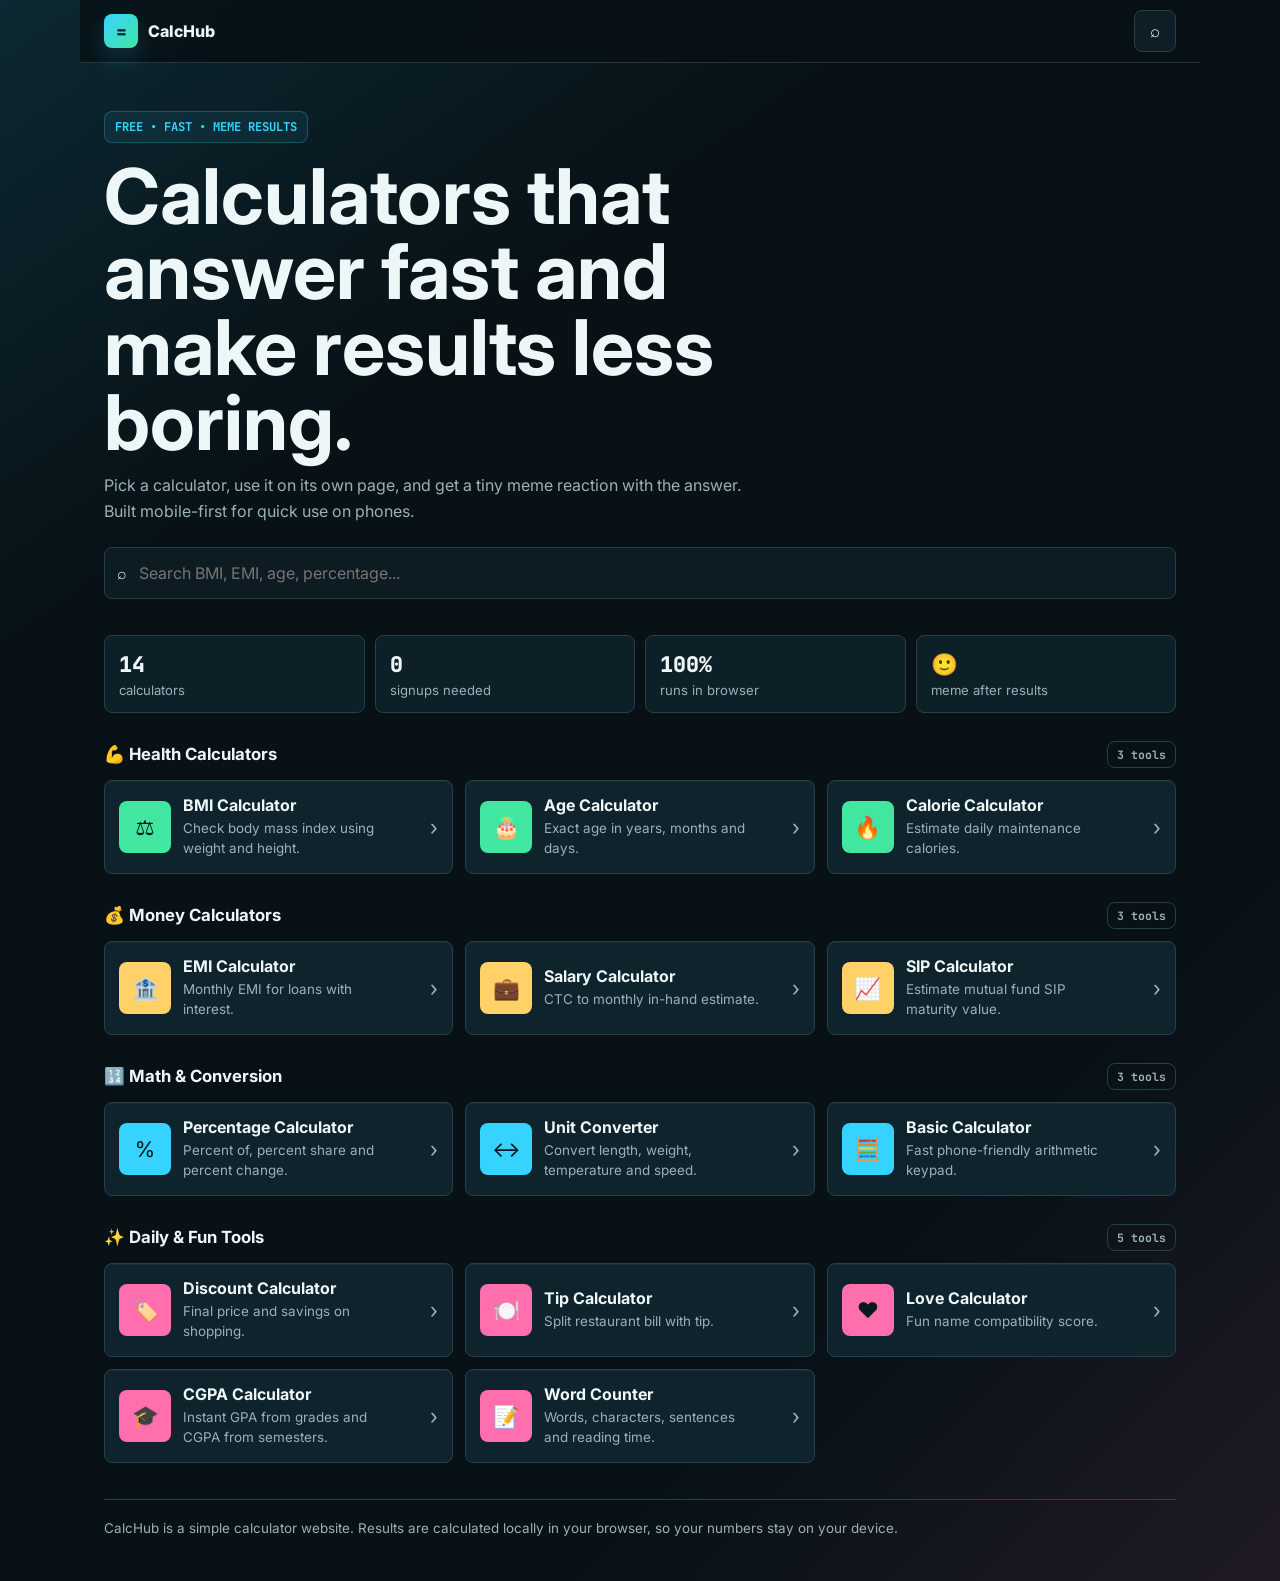
==== index.html @ cc3d8919 "Initial CalcHub website" ====
<!DOCTYPE html>
<html lang="en">
<head>
<meta charset="UTF-8">
<meta name="viewport" content="width=device-width, initial-scale=1.0">
<meta name="description" content="CalcHub - mobile-friendly calculators with fun meme reactions for every result.">
<title>CalcHub - Meme Calculator Website</title>
<link rel="preconnect" href="https://fonts.googleapis.com">
<link href="https://fonts.googleapis.com/css2?family=Inter:wght@400;500;600;700;800&family=JetBrains+Mono:wght@500;700&display=swap" rel="stylesheet">
<style>
  :root {
    --bg: #071116;
    --surface: #0f1e25;
    --surface-2: #142933;
    --card: #10252e;
    --line: #24404b;
    --text: #eef7f8;
    --muted: #9ab1b8;
    --cyan: #37d3ff;
    --mint: #41e6a1;
    --pink: #ff6fae;
    --yellow: #ffd166;
    --orange: #ff9f43;
    --danger: #ff6b6b;
    --shadow: 0 18px 48px rgba(0, 0, 0, .28);
    --radius: 8px;
    --sans: Inter, system-ui, -apple-system, BlinkMacSystemFont, "Segoe UI", sans-serif;
    --mono: "JetBrains Mono", ui-monospace, SFMono-Regular, Menlo, monospace;
  }

  * { box-sizing: border-box; }
  [hidden] { display: none !important; }
  html { scroll-behavior: auto; }
  body {
    margin: 0;
    min-height: 100vh;
    background:
      linear-gradient(145deg, rgba(55, 211, 255, .12), transparent 34rem),
      linear-gradient(315deg, rgba(255, 111, 174, .10), transparent 32rem),
      var(--bg);
    color: var(--text);
    font-family: var(--sans);
  }

  button, input, select, textarea { font: inherit; }
  button { -webkit-tap-highlight-color: transparent; }

  .app-shell {
    width: min(1120px, 100%);
    margin: 0 auto;
    padding: 0 16px 42px;
  }

  .topbar {
    position: sticky;
    top: 0;
    z-index: 10;
    display: flex;
    align-items: center;
    justify-content: space-between;
    min-height: 62px;
    padding: 10px 16px;
    margin: 0 -16px;
    background: rgba(7, 17, 22, .86);
    border-bottom: 1px solid rgba(36, 64, 75, .8);
    backdrop-filter: blur(16px);
  }

  .brand {
    display: inline-flex;
    align-items: center;
    gap: 10px;
    color: var(--text);
    text-decoration: none;
    font-weight: 800;
    letter-spacing: 0;
  }

  .brand-mark {
    width: 34px;
    height: 34px;
    display: grid;
    place-items: center;
    border-radius: var(--radius);
    background: linear-gradient(135deg, var(--cyan), var(--mint));
    color: #06222a;
    box-shadow: 0 10px 24px rgba(55, 211, 255, .18);
  }

  .top-actions {
    display: flex;
    align-items: center;
    gap: 8px;
  }

  .icon-btn,
  .back-btn,
  .primary-btn,
  .ghost-btn {
    min-height: 42px;
    border: 1px solid var(--line);
    border-radius: var(--radius);
    color: var(--text);
    background: var(--surface);
    cursor: pointer;
  }

  .icon-btn {
    width: 42px;
    display: grid;
    place-items: center;
    font-size: 1.05rem;
  }

  .back-btn,
  .primary-btn,
  .ghost-btn {
    display: inline-flex;
    align-items: center;
    justify-content: center;
    gap: 8px;
    padding: 0 14px;
    font-weight: 700;
  }

  .primary-btn {
    width: 100%;
    background: linear-gradient(135deg, var(--cyan), var(--mint));
    border-color: transparent;
    color: #06222a;
  }

  .ghost-btn { color: var(--muted); }

  .home-hero {
    padding: 30px 0 18px;
  }

  .eyebrow {
    display: inline-flex;
    align-items: center;
    gap: 8px;
    min-height: 32px;
    padding: 0 10px;
    border: 1px solid rgba(55, 211, 255, .25);
    border-radius: var(--radius);
    color: var(--cyan);
    background: rgba(55, 211, 255, .08);
    font: 700 .76rem var(--mono);
    text-transform: uppercase;
  }

  h1, h2, h3, p { margin-top: 0; }
  h1 {
    max-width: 760px;
    margin: 16px 0 12px;
    font-size: clamp(2.1rem, 11vw, 4.8rem);
    line-height: .98;
    letter-spacing: 0;
  }

  .lead {
    max-width: 650px;
    margin-bottom: 22px;
    color: var(--muted);
    font-size: 1rem;
    line-height: 1.65;
  }

  .search-wrap {
    display: flex;
    align-items: center;
    gap: 10px;
    min-height: 52px;
    padding: 0 12px;
    border: 1px solid var(--line);
    border-radius: var(--radius);
    background: rgba(15, 30, 37, .86);
  }

  .search-wrap input {
    width: 100%;
    min-width: 0;
    border: 0;
    outline: 0;
    background: transparent;
    color: var(--text);
  }

  .quick-stats {
    display: grid;
    grid-template-columns: repeat(2, minmax(0, 1fr));
    gap: 10px;
    margin: 18px 0 22px;
  }

  .stat {
    min-height: 76px;
    padding: 14px;
    border: 1px solid var(--line);
    border-radius: var(--radius);
    background: rgba(16, 37, 46, .72);
  }

  .stat strong {
    display: block;
    font: 800 1.35rem var(--mono);
  }

  .stat span {
    display: block;
    margin-top: 4px;
    color: var(--muted);
    font-size: .82rem;
  }

  .section-title {
    display: flex;
    align-items: center;
    justify-content: space-between;
    gap: 12px;
    margin: 28px 0 12px;
  }

  .section-title h2 {
    margin: 0;
    font-size: 1.05rem;
  }

  .pill {
    flex: 0 0 auto;
    padding: 5px 9px;
    border: 1px solid var(--line);
    border-radius: var(--radius);
    color: var(--muted);
    font: 700 .72rem var(--mono);
  }

  .calc-grid {
    display: grid;
    grid-template-columns: 1fr;
    gap: 12px;
  }

  .calc-card {
    display: grid;
    grid-template-columns: 52px minmax(0, 1fr) 28px;
    gap: 12px;
    align-items: center;
    width: 100%;
    min-height: 94px;
    padding: 14px;
    border: 1px solid var(--line);
    border-radius: var(--radius);
    background: rgba(16, 37, 46, .92);
    color: var(--text);
    text-align: left;
    cursor: pointer;
    box-shadow: 0 1px 0 rgba(255, 255, 255, .04) inset;
  }

  .calc-card:active { transform: translateY(1px); }

  .card-icon {
    width: 52px;
    height: 52px;
    display: grid;
    place-items: center;
    border-radius: var(--radius);
    color: #061820;
    font-size: 1.35rem;
  }

  .card-icon.health { background: var(--mint); }
  .card-icon.finance { background: var(--yellow); }
  .card-icon.math { background: var(--cyan); }
  .card-icon.daily { background: var(--pink); }

  .calc-card h3 {
    margin: 0 0 4px;
    font-size: 1rem;
  }

  .calc-card p {
    margin: 0;
    color: var(--muted);
    font-size: .84rem;
    line-height: 1.45;
  }

  .arrow {
    color: var(--muted);
    font-size: 1.35rem;
    text-align: right;
  }

  .calculator-page {
    display: none;
    padding-top: 18px;
  }

  .calculator-page.active,
  .home-page.active { display: block; }

  .home-page { display: none; }

  .calc-head {
    display: flex;
    align-items: flex-start;
    gap: 14px;
    margin: 10px 0 16px;
  }

  .calc-head .card-icon {
    flex: 0 0 58px;
    width: 58px;
    height: 58px;
  }

  .calc-head h1 {
    margin: 0 0 5px;
    font-size: clamp(1.55rem, 8vw, 2.5rem);
    line-height: 1.1;
  }

  .calc-head p {
    margin: 0;
    color: var(--muted);
    line-height: 1.5;
  }

  .tool-card,
  .result-card,
  .meme-card {
    border: 1px solid var(--line);
    border-radius: var(--radius);
    background: rgba(16, 37, 46, .92);
    box-shadow: var(--shadow);
  }

  .tool-card { padding: 16px; }
  .form-grid {
    display: grid;
    grid-template-columns: 1fr;
    gap: 12px;
  }

  .field label {
    display: block;
    margin-bottom: 7px;
    color: var(--muted);
    font: 700 .72rem var(--mono);
    text-transform: uppercase;
  }

  .field input,
  .field select,
  .field textarea {
    width: 100%;
    min-height: 48px;
    border: 1px solid var(--line);
    border-radius: var(--radius);
    outline: 0;
    padding: 0 12px;
    background: var(--surface);
    color: var(--text);
  }

  .field textarea {
    min-height: 150px;
    padding-top: 12px;
    resize: vertical;
  }

  .action-row {
    display: flex;
    gap: 10px;
    margin-top: 14px;
  }

  .action-row .ghost-btn {
    flex: 0 0 auto;
    min-width: 48px;
    padding: 0 12px;
  }

  .action-row .primary-btn {
    flex: 1 1 auto;
  }

  .result-card {
    display: none;
    margin-top: 14px;
    padding: 16px;
  }

  .result-card.show { display: block; }

  .result-main {
    font: 800 1.85rem var(--mono);
    color: var(--text);
    overflow-wrap: anywhere;
  }

  .result-sub {
    margin-top: 4px;
    color: var(--muted);
    line-height: 1.5;
  }

  .result-grid {
    display: grid;
    grid-template-columns: 1fr;
    gap: 8px;
    margin-top: 12px;
  }

  .result-item {
    padding: 11px;
    border: 1px solid var(--line);
    border-radius: var(--radius);
    background: var(--surface);
  }

  .result-label {
    color: var(--muted);
    font: 700 .68rem var(--mono);
    text-transform: uppercase;
  }

  .result-value {
    margin-top: 4px;
    font-weight: 800;
    overflow-wrap: anywhere;
  }

  .meme-card {
    display: none;
    margin-top: 14px;
    overflow: hidden;
    background: #071116;
  }

  .meme-card.show { display: block; }

  .meme-top,
  .meme-bottom {
    min-height: 44px;
    display: grid;
    place-items: center;
    padding: 8px 10px;
    color: #fff;
    font: 800 .94rem var(--sans);
    text-align: center;
    text-transform: uppercase;
    background: #05090b;
  }

  .meme-face {
    min-height: 160px;
    display: grid;
    place-items: center;
    background:
      linear-gradient(135deg, rgba(55, 211, 255, .24), transparent),
      linear-gradient(315deg, rgba(255, 209, 102, .22), transparent),
      var(--surface-2);
    font-size: 4.8rem;
  }

  .meme-image {
    display: none;
    width: 100%;
    aspect-ratio: 350 / 374;
    object-fit: cover;
    background: var(--surface-2);
  }

  .meme-card.has-image .meme-face { display: none; }
  .meme-card.has-image .meme-image { display: block; }
  .meme-card.has-image .meme-top,
  .meme-card.has-image .meme-bottom { display: none; }

  .love-meter {
    height: 12px;
    margin-top: 12px;
    overflow: hidden;
    border-radius: 999px;
    background: var(--surface);
  }

  .love-fill {
    width: 0%;
    height: 100%;
    border-radius: inherit;
    background: linear-gradient(90deg, var(--pink), var(--yellow));
    transition: width .7s ease;
  }

  .mini-tabs {
    display: grid;
    grid-template-columns: 1fr 1fr;
    gap: 8px;
    margin-bottom: 14px;
  }

  .mini-tab {
    min-height: 42px;
    border: 1px solid var(--line);
    border-radius: var(--radius);
    background: var(--surface);
    color: var(--muted);
    font-weight: 800;
    cursor: pointer;
  }

  .mini-tab.active {
    border-color: transparent;
    background: linear-gradient(135deg, var(--cyan), var(--mint));
    color: #06222a;
  }

  .cgpa-panel { display: none; }
  .cgpa-panel.active { display: block; }

  .dynamic-row {
    display: grid;
    grid-template-columns: minmax(0, 1fr) minmax(0, 1fr) 42px;
    gap: 8px;
    align-items: end;
    margin-bottom: 10px;
  }

  .remove-btn {
    width: 42px;
    min-height: 48px;
    border: 1px solid var(--line);
    border-radius: var(--radius);
    background: var(--surface);
    color: var(--pink);
    font-weight: 900;
    cursor: pointer;
  }

  .scale-grid {
    display: grid;
    grid-template-columns: repeat(2, minmax(0, 1fr));
    gap: 8px;
    margin-top: 14px;
  }

  .scale-item {
    display: flex;
    align-items: center;
    justify-content: space-between;
    gap: 10px;
    padding: 10px;
    border: 1px solid var(--line);
    border-radius: var(--radius);
    background: var(--surface);
  }

  .scale-item strong {
    color: var(--cyan);
    font-family: var(--mono);
  }

  .keypad {
    display: grid;
    grid-template-columns: repeat(4, minmax(0, 1fr));
    gap: 8px;
  }

  .display {
    min-height: 78px;
    margin-bottom: 12px;
    padding: 12px;
    border: 1px solid var(--line);
    border-radius: var(--radius);
    background: var(--surface);
    text-align: right;
  }

  .display .prev {
    min-height: 18px;
    color: var(--muted);
    font: 700 .8rem var(--mono);
  }

  .display .expr {
    margin-top: 6px;
    font: 800 1.7rem var(--mono);
    overflow-wrap: anywhere;
  }

  .key {
    min-height: 50px;
    border: 1px solid var(--line);
    border-radius: var(--radius);
    background: var(--surface);
    color: var(--text);
    font: 800 1rem var(--mono);
    cursor: pointer;
  }

  .key.op { color: var(--cyan); }
  .key.soft { color: var(--pink); }
  .key.equal {
    background: linear-gradient(135deg, var(--cyan), var(--mint));
    color: #06222a;
    border-color: transparent;
  }

  .empty-state {
    display: none;
    padding: 18px;
    border: 1px solid var(--line);
    border-radius: var(--radius);
    color: var(--muted);
    background: rgba(16, 37, 46, .7);
  }

  footer {
    margin-top: 36px;
    padding-top: 18px;
    border-top: 1px solid var(--line);
    color: var(--muted);
    font-size: .84rem;
    line-height: 1.55;
  }

  @media (min-width: 680px) {
    .app-shell { padding-inline: 24px; }
    .topbar { margin-inline: -24px; padding-inline: 24px; }
    .quick-stats { grid-template-columns: repeat(4, minmax(0, 1fr)); }
    .calc-grid { grid-template-columns: repeat(2, minmax(0, 1fr)); }
    .form-grid.two { grid-template-columns: repeat(2, minmax(0, 1fr)); }
    .result-grid { grid-template-columns: repeat(2, minmax(0, 1fr)); }
    .tool-card { padding: 20px; }
    .scale-grid { grid-template-columns: repeat(4, minmax(0, 1fr)); }
  }

  @media (min-width: 960px) {
    .home-hero { padding-top: 48px; }
    .calc-grid { grid-template-columns: repeat(3, minmax(0, 1fr)); }
    .calculator-layout {
      display: grid;
      grid-template-columns: minmax(0, 1fr) 340px;
      gap: 16px;
      align-items: start;
    }
    .meme-card { margin-top: 0; }
  }
</style>
</head>
<body>
  <div class="app-shell">
    <header class="topbar">
      <a class="brand" href="#home" aria-label="CalcHub home">
        <span class="brand-mark">=</span>
        <span>CalcHub</span>
      </a>
      <div class="top-actions">
        <button class="back-btn" id="backBtn" type="button" onclick="goHome()" hidden>← Home</button>
        <button class="icon-btn" type="button" onclick="focusSearch()" title="Search calculators">⌕</button>
      </div>
    </header>

    <main>
      <section class="home-page active" id="homePage">
        <div class="home-hero">
          <span class="eyebrow">Free • Fast • Meme Results</span>
          <h1>Calculators that answer fast and make results less boring.</h1>
          <p class="lead">Pick a calculator, use it on its own page, and get a tiny meme reaction with the answer. Built mobile-first for quick use on phones.</p>
          <label class="search-wrap" for="searchInput">
            <span>⌕</span>
            <input id="searchInput" type="search" placeholder="Search BMI, EMI, age, percentage..." oninput="filterCards(this.value)">
          </label>
        </div>

        <div class="quick-stats">
          <div class="stat"><strong id="totalTools">12</strong><span>calculators</span></div>
          <div class="stat"><strong>0</strong><span>signups needed</span></div>
          <div class="stat"><strong>100%</strong><span>runs in browser</span></div>
          <div class="stat"><strong>🙂</strong><span>meme after results</span></div>
        </div>

        <div id="homeSections"></div>
        <div class="empty-state" id="emptyState">No calculator found. Try searching for BMI, loan, age, tip, discount or words.</div>
      </section>

      <section class="calculator-page" id="calculatorPage" aria-live="polite">
        <div class="calc-head" id="calcHead"></div>
        <div class="calculator-layout">
          <div>
            <div class="tool-card" id="toolCard"></div>
            <div class="result-card" id="resultCard">
              <div class="result-main" id="resultMain"></div>
              <div class="result-sub" id="resultSub"></div>
              <div class="result-grid" id="resultGrid"></div>
            </div>
          </div>
          <aside class="meme-card" id="memeCard" aria-label="Meme reaction">
            <div class="meme-top" id="memeTop">Result unlocked</div>
            <img class="meme-image" id="memeImage" alt="" loading="eager">
            <div class="meme-face" id="memeFace">😎</div>
            <div class="meme-bottom" id="memeBottom">Math did the thing</div>
          </aside>
        </div>
      </section>
    </main>

    <footer>
      CalcHub is a simple calculator website. Results are calculated locally in your browser, so your numbers stay on your device.
    </footer>
  </div>

<script>
const categories = {
  health: { title: 'Health Calculators', emoji: '💪' },
  finance: { title: 'Money Calculators', emoji: '💰' },
  math: { title: 'Math & Conversion', emoji: '🔢' },
  daily: { title: 'Daily & Fun Tools', emoji: '✨' }
};

const calculators = [
  {
    id: 'bmi', category: 'health', icon: '⚖️', title: 'BMI Calculator',
    desc: 'Check body mass index using weight and height.',
    tags: 'bmi body mass index weight height health',
    fields: [
      { id: 'weight', label: 'Weight (kg)', type: 'number', placeholder: '70', min: 1 },
      { id: 'height', label: 'Height (cm)', type: 'number', placeholder: '170', min: 1 }
    ],
    action: 'Calculate BMI',
    calculate: values => {
      const w = number(values.weight), h = number(values.height) / 100;
      requireValues(w, h);
      const bmi = w / (h * h);
      const status = bmi < 18.5 ? 'Underweight' : bmi < 25 ? 'Normal weight' : bmi < 30 ? 'Overweight' : 'Obese';
      return result(`${bmi.toFixed(1)} kg/m²`, status, [
        ['Status', status],
        ['Ideal range', '18.5 - 24.9']
      ], status === 'Normal weight' ? 'healthy' : 'steady');
    }
  },
  {
    id: 'age', category: 'health', icon: '🎂', title: 'Age Calculator',
    desc: 'Exact age in years, months and days.',
    tags: 'age birthday dob years months days',
    fields: [
      { id: 'dob', label: 'Date of birth', type: 'date' },
      { id: 'ref', label: 'Calculate age on', type: 'date', defaultToday: true }
    ],
    action: 'Calculate Age',
    calculate: values => {
      const dob = new Date(values.dob);
      const ref = values.ref ? new Date(values.ref) : new Date();
      if (isNaN(dob) || dob > ref) throw new Error('Enter a valid birth date.');
      let y = ref.getFullYear() - dob.getFullYear();
      let m = ref.getMonth() - dob.getMonth();
      let d = ref.getDate() - dob.getDate();
      if (d < 0) { m--; d += new Date(ref.getFullYear(), ref.getMonth(), 0).getDate(); }
      if (m < 0) { y--; m += 12; }
      const totalDays = Math.floor((ref - dob) / 86400000);
      const next = new Date(ref.getFullYear(), dob.getMonth(), dob.getDate());
      if (next <= ref) next.setFullYear(ref.getFullYear() + 1);
      const daysToNext = Math.ceil((next - ref) / 86400000);
      return result(`${y} years, ${m} months, ${d} days`, 'Age is just your level number.', [
        ['Total months', y * 12 + m],
        ['Total days', totalDays.toLocaleString()],
        ['Next birthday', `in ${daysToNext} days`],
        ['Born on', dob.toLocaleDateString('en-US', { weekday: 'long' })]
      ], y >= 18 ? 'grown' : 'young');
    }
  },
  {
    id: 'calorie', category: 'health', icon: '🔥', title: 'Calorie Calculator',
    desc: 'Estimate daily maintenance calories.',
    tags: 'calorie bmr tdee weight loss gain',
    fields: [
      { id: 'age', label: 'Age', type: 'number', placeholder: '25', min: 1 },
      { id: 'gender', label: 'Gender', type: 'select', options: [['m', 'Male'], ['f', 'Female']] },
      { id: 'weight', label: 'Weight (kg)', type: 'number', placeholder: '70', min: 1 },
      { id: 'height', label: 'Height (cm)', type: 'number', placeholder: '170', min: 1 },
      { id: 'activity', label: 'Activity level', type: 'select', options: [['1.2', 'Sedentary'], ['1.375', 'Light'], ['1.55', 'Moderate'], ['1.725', 'Active'], ['1.9', 'Very active']], value: '1.55' }
    ],
    action: 'Calculate Calories',
    calculate: values => {
      const age = number(values.age), w = number(values.weight), h = number(values.height), act = number(values.activity);
      requireValues(age, w, h, act);
      const bmr = values.gender === 'm' ? 88.36 + 13.4 * w + 4.8 * h - 5.7 * age : 447.6 + 9.2 * w + 3.1 * h - 4.3 * age;
      const tdee = Math.round(bmr * act);
      return result(`${tdee.toLocaleString()} kcal/day`, 'Estimated maintenance calories.', [
        ['Weight loss target', `${(tdee - 500).toLocaleString()} kcal/day`],
        ['Weight gain target', `${(tdee + 500).toLocaleString()} kcal/day`]
      ], 'food');
    }
  },
  {
    id: 'emi', category: 'finance', icon: '🏦', title: 'EMI Calculator',
    desc: 'Monthly EMI for loans with interest.',
    tags: 'emi loan interest home car personal finance',
    fields: [
      { id: 'principal', label: 'Loan amount (₹)', type: 'number', placeholder: '500000', min: 1 },
      { id: 'rate', label: 'Interest rate (%/year)', type: 'number', placeholder: '8.5', min: 0, step: .1 },
      { id: 'months', label: 'Tenure (months)', type: 'number', placeholder: '60', min: 1 }
    ],
    action: 'Calculate EMI',
    calculate: values => {
      const p = number(values.principal), r = number(values.rate) / 12 / 100, n = number(values.months);
      requireValues(p, n);
      const emi = r === 0 ? p / n : p * r * Math.pow(1 + r, n) / (Math.pow(1 + r, n) - 1);
      const total = emi * n;
      return result(`${money(emi)}/mo`, 'Your estimated monthly payment.', [
        ['Total payment', money(total)],
        ['Total interest', money(total - p)]
      ], emi > 50000 ? 'money-big' : 'money');
    }
  },
  {
    id: 'salary', category: 'finance', icon: '💼', title: 'Salary Calculator',
    desc: 'CTC to monthly in-hand estimate.',
    tags: 'salary ctc income tax take home pf',
    fields: [
      { id: 'ctc', label: 'Annual CTC (₹)', type: 'number', placeholder: '1200000', min: 1 },
      { id: 'pf', label: 'PF (% of basic)', type: 'number', value: '12', min: 0, max: 100 },
      { id: 'regime', label: 'Tax regime', type: 'select', options: [['new', 'New regime'], ['old', 'Old regime']] }
    ],
    action: 'Estimate Salary',
    calculate: values => {
      const ctc = number(values.ctc), pfPct = number(values.pf) / 100;
      requireValues(ctc);
      const basic = ctc * .4;
      const pf = basic * pfPct * 12;
      const deduction = values.regime === 'new' ? 75000 : 150000;
      const taxable = Math.max(0, ctc - pf - deduction);
      const tax = incomeTax(taxable, values.regime);
      const annual = ctc - pf - tax;
      return result(money(annual / 12), 'Estimated monthly in-hand.', [
        ['Annual in-hand', money(annual)],
        ['Estimated tax', money(tax)],
        ['PF deduction', money(pf)],
        ['Basic salary', money(basic)]
      ], annual / 12 > 100000 ? 'salary-big' : 'salary');
    }
  },
  {
    id: 'sip', category: 'finance', icon: '📈', title: 'SIP Calculator',
    desc: 'Estimate mutual fund SIP maturity value.',
    tags: 'sip mutual fund investment return wealth',
    fields: [
      { id: 'monthly', label: 'Monthly SIP (₹)', type: 'number', placeholder: '5000', min: 1 },
      { id: 'rate', label: 'Expected return (%/year)', type: 'number', placeholder: '12', min: 0, step: .5 },
      { id: 'years', label: 'Time period (years)', type: 'number', placeholder: '10', min: 1 }
    ],
    action: 'Calculate Returns',
    calculate: values => {
      const m = number(values.monthly), r = number(values.rate) / 12 / 100, n = number(values.years) * 12;
      requireValues(m, n);
      const corpus = r === 0 ? m * n : m * ((Math.pow(1 + r, n) - 1) / r) * (1 + r);
      const invested = m * n;
      return result(money(corpus), 'Estimated corpus at maturity.', [
        ['Invested amount', money(invested)],
        ['Estimated gains', money(corpus - invested)]
      ], corpus - invested > invested ? 'profit' : 'money');
    }
  },
  {
    id: 'percentage', category: 'math', icon: '%', title: 'Percentage Calculator',
    desc: 'Percent of, percent share and percent change.',
    tags: 'percentage percent increase decrease math',
    fields: [
      { id: 'mode', label: 'Mode', type: 'select', options: [['of', 'X% of Y'], ['is', 'X is what % of Y'], ['change', '% change from X to Y']] },
      { id: 'x', label: 'X', type: 'number', placeholder: '15' },
      { id: 'y', label: 'Y', type: 'number', placeholder: '200' }
    ],
    action: 'Calculate Percentage',
    calculate: values => {
      const x = number(values.x), y = number(values.y);
      requireValues(x, y);
      if (values.mode === 'of') return result((x / 100 * y).toFixed(2), `${x}% of ${y}`, [], 'math');
      if (values.mode === 'is') return result(`${(x / y * 100).toFixed(2)}%`, `${x} is this percent of ${y}`, [], 'math');
      return result(`${((y - x) / x * 100).toFixed(2)}%`, `Change from ${x} to ${y}`, [], y >= x ? 'profit' : 'oops');
    }
  },
  {
    id: 'unit', category: 'math', icon: '↔', title: 'Unit Converter',
    desc: 'Convert length, weight, temperature and speed.',
    tags: 'unit converter length weight temperature speed',
    custom: 'unit'
  },
  {
    id: 'basic', category: 'math', icon: '🧮', title: 'Basic Calculator',
    desc: 'Fast phone-friendly arithmetic keypad.',
    tags: 'calculator basic arithmetic plus minus multiply divide',
    custom: 'basic'
  },
  {
    id: 'discount', category: 'daily', icon: '🏷️', title: 'Discount Calculator',
    desc: 'Final price and savings on shopping.',
    tags: 'discount sale price shopping savings',
    fields: [
      { id: 'price', label: 'Original price (₹)', type: 'number', placeholder: '1999', min: 0 },
      { id: 'discount', label: 'Discount (%)', type: 'number', placeholder: '20', min: 0, max: 100 }
    ],
    action: 'Calculate Discount',
    calculate: values => {
      const p = number(values.price), d = number(values.discount);
      requireValues(p);
      const save = p * d / 100;
      return result(money(p - save), 'Final price after discount.', [
        ['You save', money(save)],
        ['Discount', `${d}%`]
      ], d >= 50 ? 'deal' : 'shopping');
    }
  },
  {
    id: 'tip', category: 'daily', icon: '🍽️', title: 'Tip Calculator',
    desc: 'Split restaurant bill with tip.',
    tags: 'tip bill split restaurant food',
    fields: [
      { id: 'bill', label: 'Bill amount (₹)', type: 'number', placeholder: '1200', min: 0 },
      { id: 'tip', label: 'Tip (%)', type: 'number', placeholder: '15', min: 0 },
      { id: 'split', label: 'Split between', type: 'number', placeholder: '2', min: 1 }
    ],
    action: 'Calculate Tip',
    calculate: values => {
      const bill = number(values.bill), tipPct = number(values.tip), split = number(values.split) || 1;
      requireValues(bill);
      const tip = bill * tipPct / 100, total = bill + tip;
      return result(money(total / split), 'Each person pays this much.', [
        ['Tip amount', money(tip)],
        ['Total bill', money(total)]
      ], split > 4 ? 'group' : 'food');
    }
  },
  {
    id: 'love', category: 'daily', icon: '❤️', title: 'Love Calculator',
    desc: 'Fun name compatibility score.',
    tags: 'love compatibility name couple fun',
    fields: [
      { id: 'a', label: 'Your name', type: 'text', placeholder: 'Your name' },
      { id: 'b', label: "Partner's name", type: 'text', placeholder: 'Their name' }
    ],
    action: 'Check Compatibility',
    calculate: values => {
      const a = values.a.trim(), b = values.b.trim();
      if (!a || !b) throw new Error('Enter both names.');
      let hash = 0;
      for (const ch of (a + b).toLowerCase()) hash = (hash * 31 + ch.charCodeAt(0)) % 100;
      const score = Math.max(32, hash);
      const msg = score >= 90 ? 'Soulmate energy detected.' : score >= 70 ? 'Strong chemistry.' : score >= 50 ? 'Cute potential.' : 'Opposites can still be interesting.';
      return result(`${score}% match`, msg, [['Compatibility', `${score}/100`]], score >= 80 ? 'love-high' : 'love', score);
    }
  },
  {
    id: 'cgpa', category: 'daily', icon: '🎓', title: 'CGPA Calculator',
    desc: 'Instant GPA from grades and CGPA from semesters.',
    tags: 'cgpa gpa vit credits grades semester course s a b c d e f',
    custom: 'cgpa'
  },
  {
    id: 'words', category: 'daily', icon: '📝', title: 'Word Counter',
    desc: 'Words, characters, sentences and reading time.',
    tags: 'word count character text reading time',
    fields: [
      { id: 'text', label: 'Paste your text', type: 'textarea', placeholder: 'Type or paste text here...' }
    ],
    action: 'Count Words',
    calculate: values => {
      const txt = values.text || '';
      const words = txt.trim() ? txt.trim().split(/\s+/).length : 0;
      const chars = txt.length;
      const sentences = txt.split(/[.!?]+/).filter(s => s.trim()).length;
      const readTime = words < 200 ? '<1 min' : `${Math.ceil(words / 200)} min`;
      return result(`${words.toLocaleString()} words`, 'Text stats are ready.', [
        ['Characters', chars.toLocaleString()],
        ['Sentences', sentences],
        ['Reading time', readTime]
      ], words > 500 ? 'writer' : 'words');
    }
  }
];

const memeBank = {
  healthy: ['BMI CHECK', 'Main character health stats', '😌'],
  steady: ['Result arrived', 'Small steps, big wins', '🙂'],
  grown: ['Age calculated', 'Adulting level increased', '🧾'],
  young: ['Age calculated', 'Tiny legend loading', '🎮'],
  food: ['Calories counted', 'Snack negotiations begin', '🍕'],
  money: ['Money math done', 'Wallet has entered the chat', '💸'],
  'money-big': ['EMI spotted', 'Budget spreadsheet sweating', '😅'],
  salary: ['Salary estimated', 'Payday dreams processing', '🤑'],
  'salary-big': ['Salary estimated', 'Treat yourself responsibly', '😎'],
  profit: ['Numbers going up', 'Investment brain activated', '📈'],
  math: ['Math solved', 'Calculator carried the team', '🧠'],
  oops: ['Percent change said', 'That went the other way', '🙃'],
  deal: ['Discount found', 'Shopping cart victory dance', '🛍️'],
  shopping: ['Price updated', 'Bargain mode online', '🏷️'],
  group: ['Bill split', 'Friend group peace restored', '🤝'],
  love: ['Love score is in', 'Feelings department reporting', '💘'],
  'love-high': ['Love score is in', 'Rom-com background music starts', '😍'],
  'cgpa-low': ['CGPA calculated', "It's not what I expected", '😢', 'assets/memes/meme_1.png'],
  'cgpa-still-low': ['CGPA calculated', 'Worked hard, still not that good', '🌧️', 'assets/memes/meme_3.png'],
  'cgpa-energy-low': ['CGPA calculated', 'Energy level 1%', '🔋', 'assets/memes/meme_8.png'],
  'cgpa-prepare': ['CGPA calculated', 'Deep breath, pray, refresh 10 times', '✅', 'assets/memes/meme_11.png'],
  'cgpa-math': ['CGPA calculated', "Math is math, emotions don't matter", '🧮', 'assets/memes/meme_2.png'],
  'cgpa-secret': ['CGPA calculated', "It's a secret", '😉', 'assets/memes/meme_7.png'],
  'cgpa-knowledge': ['CGPA calculated', 'Knowledge is forever', '📚', 'assets/memes/meme_10.png'],
  'cgpa-small-win': ['CGPA calculated', 'Even +0.01 counts', '😎', 'assets/memes/meme_4.png'],
  'cgpa-reality': ['CGPA calculated', 'Expectation meets reality', '💻', 'assets/memes/meme_9.png'],
  'cgpa-end-sem': ['CGPA calculated', 'End semester calculation mode', '📊', 'assets/memes/meme_12.png'],
  writer: ['Word count done', 'Essay boss battle survived', '✍️'],
  words: ['Text counted', 'Words behaved nicely today', '📝'],
  error: ['Hold up', 'Calculator needs valid input', '🤨'],
  default: ['Result unlocked', 'Math did the thing', '😎']
};

const gradePoints = { S: 10, A: 9, B: 8, C: 7, D: 6, E: 5, F: 0 };

let currentCalc = null;
let calcExpr = '0';
let calcPrev = '';
let justEval = false;

function init() {
  document.getElementById('totalTools').textContent = calculators.length;
  renderHome();
  window.addEventListener('hashchange', route);
  route();
}

function renderHome() {
  const wrap = document.getElementById('homeSections');
  wrap.innerHTML = Object.entries(categories).map(([key, cat]) => {
    const cards = calculators.filter(c => c.category === key).map(cardMarkup).join('');
    return `<section data-category="${key}">
      <div class="section-title"><h2>${cat.emoji} ${cat.title}</h2><span class="pill">${calculators.filter(c => c.category === key).length} tools</span></div>
      <div class="calc-grid">${cards}</div>
    </section>`;
  }).join('');
}

function cardMarkup(calc) {
  return `<button class="calc-card" type="button" data-tags="${escapeAttr(calc.tags)}" onclick="openCalc('${calc.id}')">
    <span class="card-icon ${calc.category}">${calc.icon}</span>
    <span><h3>${calc.title}</h3><p>${calc.desc}</p></span>
    <span class="arrow">›</span>
  </button>`;
}

function route() {
  const hash = location.hash.replace(/^#/, '');
  if (hash.startsWith('calc/')) {
    showCalc(hash.split('/')[1]);
  } else {
    showHome();
  }
}

function showHome() {
  document.getElementById('homePage').classList.add('active');
  document.getElementById('calculatorPage').classList.remove('active');
  document.getElementById('backBtn').hidden = true;
  clearCalculatorView();
  currentCalc = null;
  window.scrollTo(0, 0);
}

function openCalc(id) {
  location.hash = `calc/${id}`;
}

function goHome() {
  history.replaceState(null, '', `${location.pathname}${location.search}#home`);
  showHome();
}

function showCalc(id) {
  const calc = calculators.find(c => c.id === id) || calculators[0];
  currentCalc = calc;
  document.getElementById('homePage').classList.remove('active');
  document.getElementById('calculatorPage').classList.add('active');
  document.getElementById('backBtn').hidden = false;
  document.getElementById('calcHead').innerHTML = `<span class="card-icon ${calc.category}">${calc.icon}</span><div><h1>${calc.title}</h1><p>${calc.desc}</p></div>`;
  document.getElementById('resultCard').classList.remove('show');
  document.getElementById('memeCard').classList.remove('show');
  renderTool(calc);
  window.scrollTo(0, 0);
}

function clearCalculatorView() {
  document.getElementById('calcHead').innerHTML = '';
  document.getElementById('toolCard').innerHTML = '';
  document.getElementById('resultGrid').innerHTML = '';
  document.getElementById('resultMain').textContent = '';
  document.getElementById('resultSub').textContent = '';
  const memeCard = document.getElementById('memeCard');
  const memeImage = document.getElementById('memeImage');
  memeCard.classList.remove('show', 'has-image');
  memeImage.removeAttribute('src');
  memeImage.alt = '';
}

function renderTool(calc) {
  const card = document.getElementById('toolCard');
  if (calc.custom === 'basic') {
    card.innerHTML = `<div class="display"><div class="prev" id="calcPrev"></div><div class="expr" id="calcExpr">0</div></div>
      <div class="keypad">
        ${['AC','±','%','/','7','8','9','*','4','5','6','-','1','2','3','+','0','.','='].map(k => {
          const klass = k === '=' ? 'key equal' : ['AC','±','%'].includes(k) ? 'key soft' : ['/', '*', '-', '+'].includes(k) ? 'key op' : 'key';
          const label = {'/':'÷','*':'×','-':'−'}[k] || k;
          const span = k === '0' ? ' style="grid-column: span 2"' : '';
          return `<button class="${klass}" type="button"${span} onclick="pressKey('${k}')">${label}</button>`;
        }).join('')}
      </div>`;
    calcExpr = '0'; calcPrev = ''; justEval = false;
    return;
  }
  if (calc.custom === 'unit') {
    card.innerHTML = `<div class="form-grid two">
      ${fieldMarkup({ id: 'category', label: 'Category', type: 'select', options: [['len','Length'], ['wt','Weight'], ['tmp','Temperature'], ['spd','Speed']] })}
      ${fieldMarkup({ id: 'value', label: 'Value', type: 'number', placeholder: '100', step: 'any' })}
      ${fieldMarkup({ id: 'from', label: 'From', type: 'select', options: [] })}
      ${fieldMarkup({ id: 'to', label: 'To', type: 'select', options: [] })}
    </div><div class="action-row"><button class="primary-btn" type="button" onclick="calculateCurrent()">Convert</button><button class="ghost-btn" type="button" onclick="resetCurrent()">↺</button></div>`;
    document.getElementById('field-category').addEventListener('change', updateUnits);
    updateUnits();
    return;
  }
  if (calc.custom === 'cgpa') {
    card.innerHTML = `<div class="mini-tabs" role="tablist" aria-label="CGPA calculator modes">
        <button class="mini-tab active" type="button" onclick="switchCgpaMode('gpa')">Instant GPA</button>
        <button class="mini-tab" type="button" onclick="switchCgpaMode('cgpa')">Semester CGPA</button>
      </div>
      <div class="cgpa-panel active" id="gpaPanel">
        <div id="courseRows"></div>
        <div class="action-row">
          <button class="ghost-btn" type="button" onclick="addCourseRow()">+ Add Course</button>
          <button class="primary-btn" type="button" onclick="calculateGpa()">Calculate GPA</button>
        </div>
        <div class="scale-grid">
          ${Object.entries(gradePoints).map(([grade, points]) => `<div class="scale-item"><strong>${grade}</strong><span>${points} pts</span></div>`).join('')}
        </div>
      </div>
      <div class="cgpa-panel" id="cgpaPanel">
        <div id="semesterRows"></div>
        <div class="action-row">
          <button class="ghost-btn" type="button" onclick="addSemesterRow()">+ Add Semester</button>
          <button class="primary-btn" type="button" onclick="calculateCgpa()">Calculate CGPA</button>
        </div>
      </div>`;
    for (let i = 0; i < 6; i++) addCourseRow();
    for (let i = 0; i < 8; i++) addSemesterRow();
    return;
  }
  const two = calc.fields.length > 1 ? ' two' : '';
  card.innerHTML = `<div class="form-grid${two}">${calc.fields.map(fieldMarkup).join('')}</div>
    <div class="action-row"><button class="primary-btn" type="button" onclick="calculateCurrent()">${calc.action}</button><button class="ghost-btn" type="button" onclick="resetCurrent()">↺</button></div>`;
  calc.fields.forEach(f => {
    if (f.defaultToday) document.getElementById(`field-${f.id}`).valueAsDate = new Date();
  });
}

function fieldMarkup(field) {
  const attrs = [
    `id="field-${field.id}"`,
    field.placeholder ? `placeholder="${escapeAttr(field.placeholder)}"` : '',
    field.value ? `value="${escapeAttr(field.value)}"` : '',
    field.min !== undefined ? `min="${field.min}"` : '',
    field.max !== undefined ? `max="${field.max}"` : '',
    field.step !== undefined ? `step="${field.step}"` : ''
  ].filter(Boolean).join(' ');

  if (field.type === 'select') {
    const options = (field.options || []).map(([value, label]) => `<option value="${escapeAttr(value)}"${field.value === value ? ' selected' : ''}>${label}</option>`).join('');
    return `<div class="field"><label for="field-${field.id}">${field.label}</label><select ${attrs}>${options}</select></div>`;
  }
  if (field.type === 'textarea') {
    return `<div class="field" style="grid-column:1/-1"><label for="field-${field.id}">${field.label}</label><textarea ${attrs}></textarea></div>`;
  }
  return `<div class="field"><label for="field-${field.id}">${field.label}</label><input type="${field.type}" ${attrs}></div>`;
}

function calculateCurrent() {
  if (!currentCalc) return;
  try {
    const out = currentCalc.custom === 'unit' ? calcUnit() : currentCalc.calculate(readValues());
    showResult(out);
  } catch (error) {
    showResult(result('Check input', error.message || 'Please enter valid values.', [], 'error'));
  }
}

function readValues() {
  const values = {};
  currentCalc.fields.forEach(f => values[f.id] = document.getElementById(`field-${f.id}`).value);
  return values;
}

function resetCurrent() {
  document.querySelectorAll('#toolCard input, #toolCard textarea').forEach(el => el.value = '');
  document.getElementById('resultCard').classList.remove('show');
  document.getElementById('memeCard').classList.remove('show');
  if (currentCalc) renderTool(currentCalc);
}

function showResult(out) {
  document.getElementById('resultMain').textContent = out.main;
  document.getElementById('resultSub').textContent = out.sub || '';
  document.getElementById('resultGrid').innerHTML = (out.items || []).map(([label, value]) => `<div class="result-item"><div class="result-label">${label}</div><div class="result-value">${value}</div></div>`).join('');
  document.getElementById('resultCard').classList.add('show');
  showMeme(out.memeKey || 'default', out.score);
}

function showMeme(key, score) {
  const meme = memeBank[key] || memeBank.default;
  const card = document.getElementById('memeCard');
  const image = document.getElementById('memeImage');
  document.getElementById('memeTop').textContent = meme[0];
  document.getElementById('memeBottom').textContent = score ? `${meme[1]} (${score}%)` : meme[1];
  document.getElementById('memeFace').textContent = meme[2];
  if (meme[3]) {
    image.src = meme[3];
    image.alt = `${meme[0]} - ${meme[1]}`;
    card.classList.add('has-image');
  } else {
    image.removeAttribute('src');
    image.alt = '';
    card.classList.remove('has-image');
  }
  card.classList.add('show');
}

function result(main, sub, items, memeKey, score) {
  return { main, sub, items, memeKey, score };
}

const units = {
  len: { m: 1, km: .001, cm: 100, mm: 1000, inch: 39.3701, ft: 3.28084, mile: .000621371 },
  wt: { kg: 1, g: 1000, mg: 1000000, lb: 2.20462, oz: 35.274 },
  spd: { 'm/s': 1, 'km/h': 3.6, mph: 2.23694, knot: 1.94384 },
  tmp: { C: 1, F: 1, K: 1 }
};

function updateUnits() {
  const cat = document.getElementById('field-category').value;
  const keys = Object.keys(units[cat]);
  ['from', 'to'].forEach((id, i) => {
    const el = document.getElementById(`field-${id}`);
    el.innerHTML = keys.map((u, idx) => `<option value="${u}"${idx === i ? ' selected' : ''}>${u}</option>`).join('');
  });
}

function calcUnit() {
  const cat = document.getElementById('field-category').value;
  const val = number(document.getElementById('field-value').value);
  const from = document.getElementById('field-from').value;
  const to = document.getElementById('field-to').value;
  if (isNaN(val)) throw new Error('Enter a value to convert.');
  let converted;
  if (cat === 'tmp') {
    const toC = { C: x => x, F: x => (x - 32) * 5 / 9, K: x => x - 273.15 };
    const fromC = { C: x => x, F: x => x * 9 / 5 + 32, K: x => x + 273.15 };
    converted = fromC[to](toC[from](val));
  } else {
    converted = val / units[cat][from] * units[cat][to];
  }
  return result(`${converted.toFixed(5)} ${to}`, `${val} ${from} = ${converted.toFixed(5)} ${to}`, [], 'math');
}

function switchCgpaMode(mode) {
  document.querySelectorAll('.mini-tab').forEach((tab, index) => {
    tab.classList.toggle('active', (mode === 'gpa' && index === 0) || (mode === 'cgpa' && index === 1));
  });
  document.getElementById('gpaPanel').classList.toggle('active', mode === 'gpa');
  document.getElementById('cgpaPanel').classList.toggle('active', mode === 'cgpa');
  document.getElementById('resultCard').classList.remove('show');
  document.getElementById('memeCard').classList.remove('show');
}

function addCourseRow() {
  const rows = document.getElementById('courseRows');
  if (!rows) return;
  const row = document.createElement('div');
  row.className = 'dynamic-row course-row';
  row.innerHTML = `<div class="field"><label>Credits</label><select class="course-credit">
      <option value="">Select</option><option value="1">1</option><option value="1.5">1.5</option><option value="2">2</option><option value="3">3</option><option value="4">4</option>
    </select></div>
    <div class="field"><label>Grade</label><select class="course-grade">
      <option value="">Select</option>${Object.keys(gradePoints).map(g => `<option value="${g}">${g}</option>`).join('')}
    </select></div>
    <button class="remove-btn" type="button" onclick="removeDynamicRow(this)" aria-label="Remove course">×</button>`;
  rows.appendChild(row);
}

function addSemesterRow() {
  const rows = document.getElementById('semesterRows');
  if (!rows) return;
  const count = rows.querySelectorAll('.semester-row').length + 1;
  const row = document.createElement('div');
  row.className = 'dynamic-row semester-row';
  row.innerHTML = `<div class="field"><label>Semester ${count} GPA</label><input class="semester-gpa" type="number" min="0" max="10" step="0.01" placeholder="8.50"></div>
    <div class="field"><label>Credits</label><input class="semester-credit" type="number" min="0" step="0.5" placeholder="22"></div>
    <button class="remove-btn" type="button" onclick="removeDynamicRow(this)" aria-label="Remove semester">×</button>`;
  rows.appendChild(row);
}

function removeDynamicRow(button) {
  const row = button.closest('.dynamic-row');
  const wrap = row.parentElement;
  if (wrap.querySelectorAll('.dynamic-row').length > 1) row.remove();
}

function calculateGpa() {
  let totalCredits = 0;
  let weighted = 0;
  document.querySelectorAll('.course-row').forEach(row => {
    const credits = number(row.querySelector('.course-credit').value);
    const grade = row.querySelector('.course-grade').value;
    if (credits > 0 && grade in gradePoints) {
      totalCredits += credits;
      weighted += credits * gradePoints[grade];
    }
  });
  if (!totalCredits) {
    showResult(result('Check input', 'Select credits and grades for at least one course.', [], 'error'));
    return;
  }
  const gpa = weighted / totalCredits;
  showResult(result(gpa.toFixed(2), 'Your instant GPA from selected courses.', [
    ['Total credits', totalCredits],
    ['Grade points', weighted.toFixed(1)]
  ], chooseCgpaMeme(gpa)));
}

function calculateCgpa() {
  let totalCredits = 0;
  let weighted = 0;
  document.querySelectorAll('.semester-row').forEach(row => {
    const gpa = number(row.querySelector('.semester-gpa').value);
    const credits = number(row.querySelector('.semester-credit').value);
    if (gpa >= 0 && gpa <= 10 && credits > 0) {
      totalCredits += credits;
      weighted += gpa * credits;
    }
  });
  if (!totalCredits) {
    showResult(result('Check input', 'Enter GPA and credits for at least one semester.', [], 'error'));
    return;
  }
  const cgpa = weighted / totalCredits;
  showResult(result(cgpa.toFixed(2), 'Your weighted CGPA across semesters.', [
    ['Total credits', totalCredits],
    ['Weighted points', weighted.toFixed(2)]
  ], chooseCgpaMeme(cgpa)));
}

function chooseCgpaMeme(score) {
  if (score >= 9.5) return 'cgpa-small-win';
  if (score >= 9) return 'cgpa-secret';
  if (score >= 8.5) return 'cgpa-knowledge';
  if (score >= 8) return 'cgpa-math';
  if (score >= 7.5) return 'cgpa-prepare';
  if (score >= 7) return 'cgpa-reality';
  if (score >= 6.5) return 'cgpa-end-sem';
  if (score >= 6) return 'cgpa-energy-low';
  if (score >= 5) return 'cgpa-still-low';
  return 'cgpa-low';
}

function pressKey(k) {
  const ops = ['+', '-', '*', '/'];
  if (k === 'AC') { calcExpr = '0'; calcPrev = ''; justEval = false; }
  else if (k === '±') { calcExpr = calcExpr.startsWith('-') ? calcExpr.slice(1) : '-' + calcExpr; }
  else if (k === '%') { safeEval(expr => String(expr / 100)); }
  else if (k === '=') {
    const before = calcExpr;
    safeEval(expr => String(expr));
    calcPrev = `${before} =`;
    showResult(result(calcExpr, 'Basic calculator result.', [], 'math'));
    justEval = true;
  } else {
    if (justEval && !ops.includes(k)) calcExpr = k;
    else if (calcExpr === '0' && !ops.includes(k)) calcExpr = k;
    else calcExpr += k;
    justEval = false;
  }
  document.getElementById('calcExpr').textContent = calcExpr;
  document.getElementById('calcPrev').textContent = calcPrev;
}

function safeEval(transform) {
  try {
    const value = Function(`"use strict"; return (${calcExpr})`)();
    calcExpr = transform(value);
  } catch {
    calcExpr = 'Error';
  }
}

function incomeTax(taxable, regime) {
  const slabs = regime === 'new'
    ? [[300000, 0], [400000, .05], [300000, .1], [300000, .15], [300000, .2], [Infinity, .3]]
    : [[250000, 0], [250000, .05], [500000, .2], [Infinity, .3]];
  let rem = taxable;
  let tax = 0;
  for (const [limit, rate] of slabs) {
    const chunk = Math.min(rem, limit);
    tax += chunk * rate;
    rem -= chunk;
    if (rem <= 0) break;
  }
  return Math.max(0, tax) * 1.04;
}

function filterCards(query) {
  const q = query.toLowerCase().trim();
  let visible = 0;
  document.querySelectorAll('.calc-card').forEach(card => {
    const match = !q || card.dataset.tags.toLowerCase().includes(q) || card.innerText.toLowerCase().includes(q);
    card.style.display = match ? '' : 'none';
    if (match) visible++;
  });
  document.querySelectorAll('#homeSections section').forEach(section => {
    const any = [...section.querySelectorAll('.calc-card')].some(card => card.style.display !== 'none');
    section.style.display = any ? '' : 'none';
  });
  document.getElementById('emptyState').style.display = visible ? 'none' : 'block';
}

function focusSearch() {
  if (!document.getElementById('homePage').classList.contains('active')) goHome();
  setTimeout(() => document.getElementById('searchInput').focus(), 50);
}

function number(value) {
  return Number(value);
}

function requireValues(...values) {
  if (values.some(v => !Number.isFinite(v) || v === 0)) throw new Error('Please enter all required numbers.');
}

function money(value) {
  return '₹' + Math.round(value).toLocaleString('en-IN');
}

function escapeAttr(value) {
  return String(value).replace(/"/g, '&quot;');
}

init();
</script>
</body>
</html>
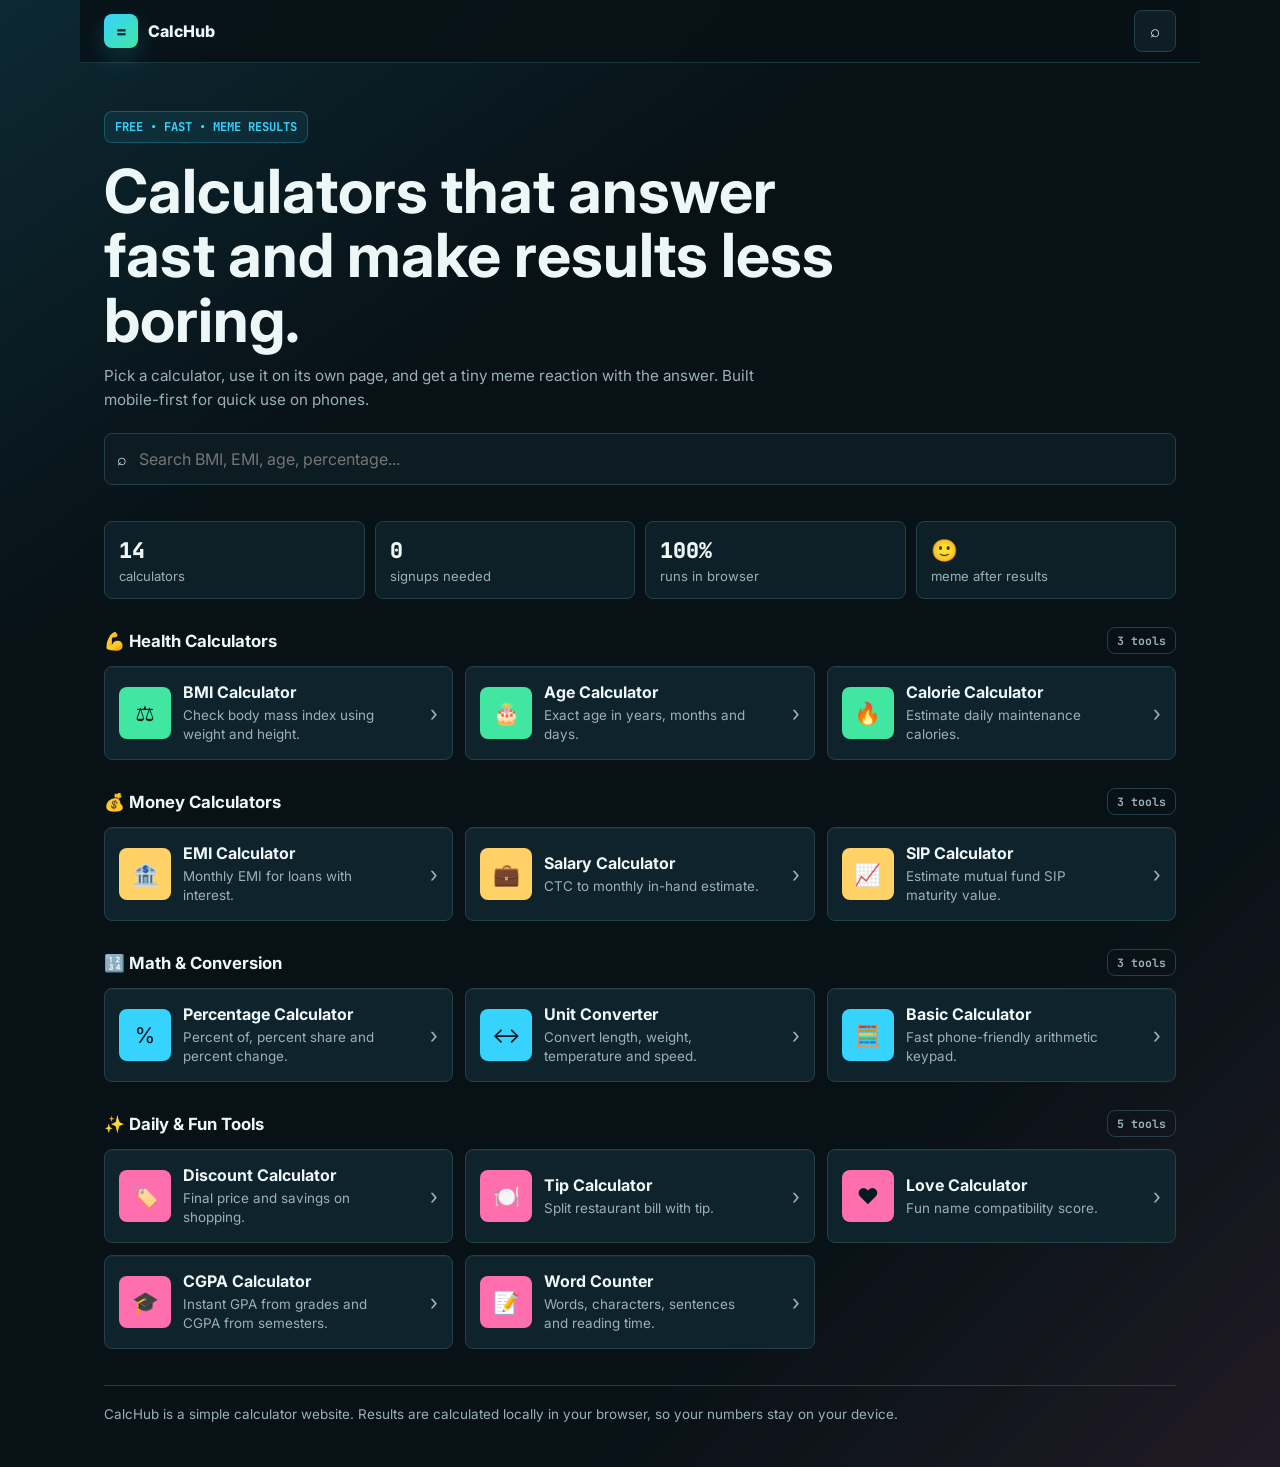
==== commit 826494d8: "Tighten mobile hero sizing" ====
--- a/index.html
+++ b/index.html
@@ -154,8 +154,8 @@
   h1 {
     max-width: 760px;
     margin: 16px 0 12px;
-    font-size: clamp(2.1rem, 11vw, 4.8rem);
-    line-height: .98;
+    font-size: clamp(1.85rem, 7vw, 3.8rem);
+    line-height: 1.06;
     letter-spacing: 0;
   }
 
@@ -163,8 +163,8 @@
     max-width: 650px;
     margin-bottom: 22px;
     color: var(--muted);
-    font-size: 1rem;
-    line-height: 1.65;
+    font-size: .95rem;
+    line-height: 1.55;
   }
 
   .search-wrap {
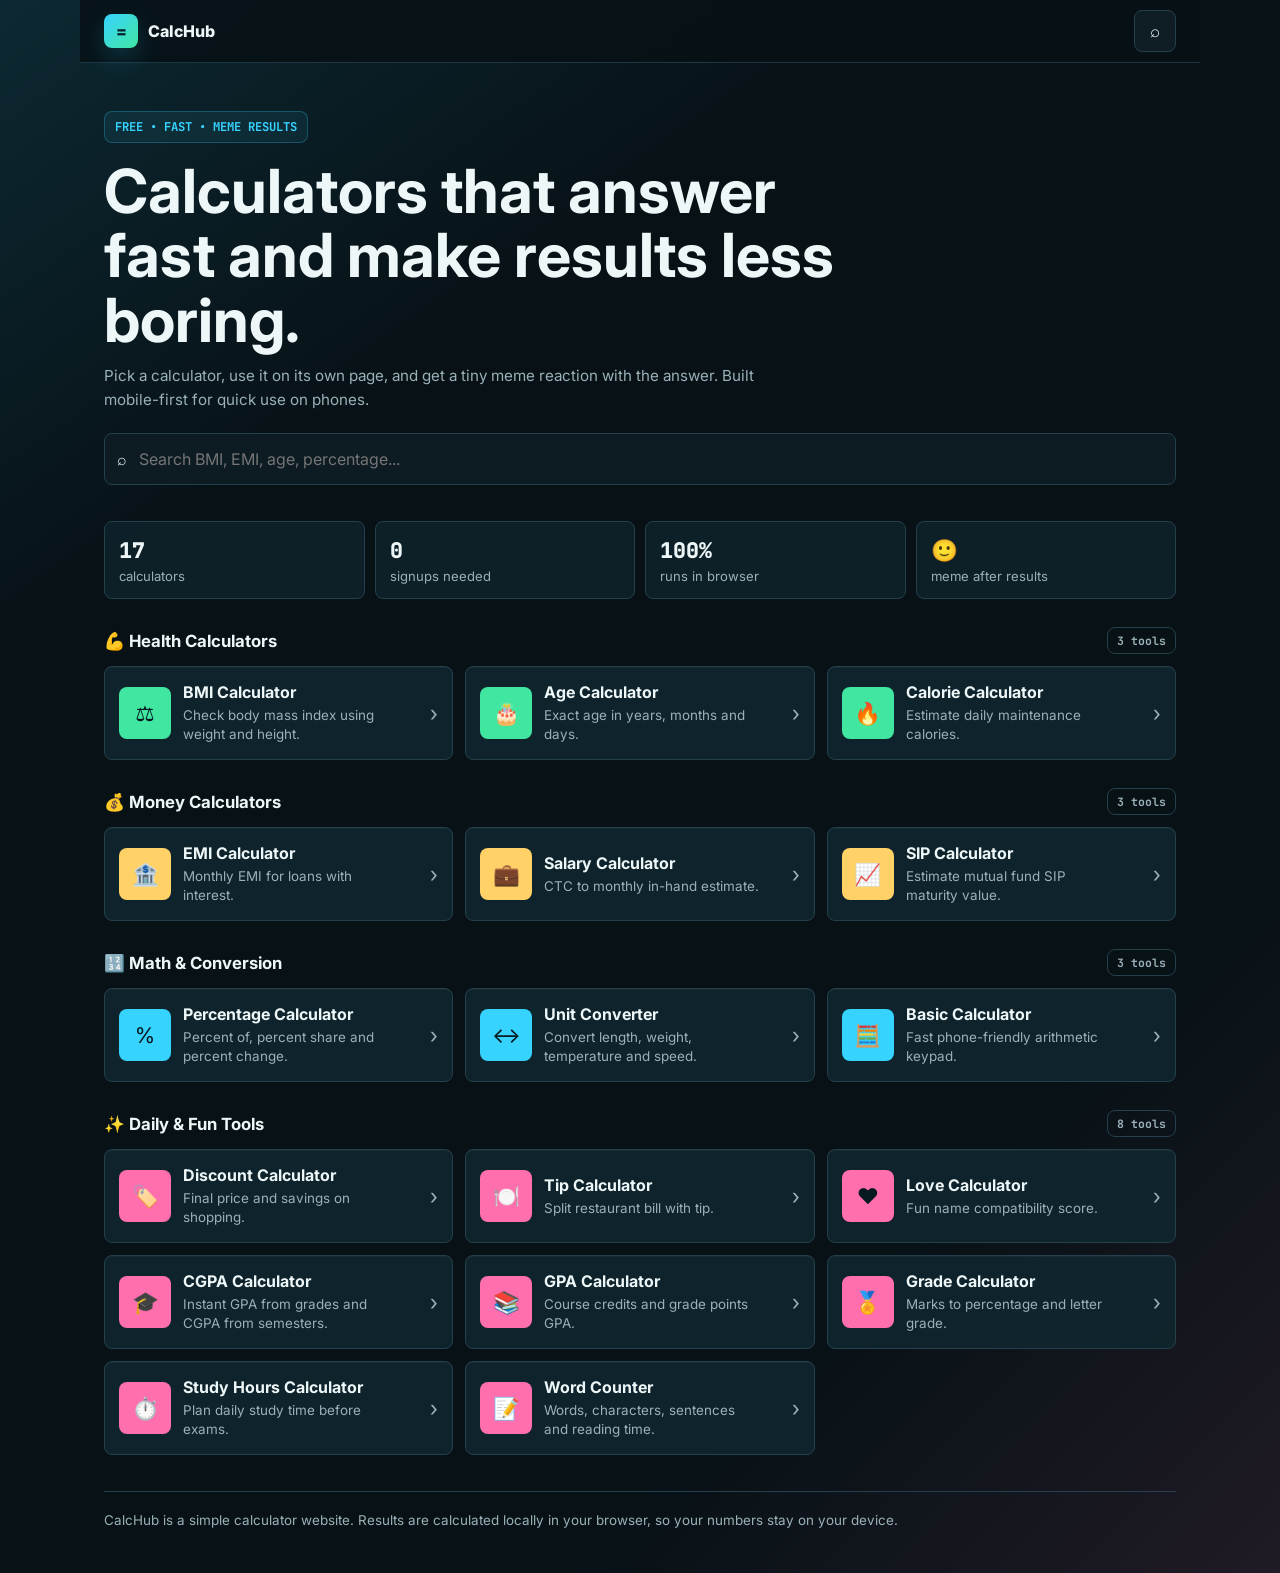
==== commit b9b14cf6: "Add SEO calculator landing pages" ====
--- a/index.html
+++ b/index.html
@@ -254,6 +254,7 @@
     border-radius: var(--radius);
     background: rgba(16, 37, 46, .92);
     color: var(--text);
+    text-decoration: none;
     text-align: left;
     cursor: pointer;
     box-shadow: 0 1px 0 rgba(255, 255, 255, .04) inset;
@@ -869,6 +870,7 @@
     id: 'percentage', category: 'math', icon: '%', title: 'Percentage Calculator',
     desc: 'Percent of, percent share and percent change.',
     tags: 'percentage percent increase decrease math',
+    page: 'percentage-calculator/',
     fields: [
       { id: 'mode', label: 'Mode', type: 'select', options: [['of', 'X% of Y'], ['is', 'X is what % of Y'], ['change', '% change from X to Y']] },
       { id: 'x', label: 'X', type: 'number', placeholder: '15' },
@@ -957,7 +959,26 @@
     id: 'cgpa', category: 'daily', icon: '🎓', title: 'CGPA Calculator',
     desc: 'Instant GPA from grades and CGPA from semesters.',
     tags: 'cgpa gpa vit credits grades semester course s a b c d e f',
+    page: 'cgpa-calculator/',
     custom: 'cgpa'
+  },
+  {
+    id: 'gpa-page', category: 'daily', icon: '📚', title: 'GPA Calculator',
+    desc: 'Course credits and grade points GPA.',
+    tags: 'gpa grade points credits course semester',
+    page: 'gpa-calculator/'
+  },
+  {
+    id: 'grade-page', category: 'daily', icon: '🏅', title: 'Grade Calculator',
+    desc: 'Marks to percentage and letter grade.',
+    tags: 'grade calculator marks percentage pass fail',
+    page: 'grade-calculator/'
+  },
+  {
+    id: 'study-hours-page', category: 'daily', icon: '⏱️', title: 'Study Hours Calculator',
+    desc: 'Plan daily study time before exams.',
+    tags: 'study hours calculator exam planner subjects revision',
+    page: 'study-hours-calculator/'
   },
   {
     id: 'words', category: 'daily', icon: '📝', title: 'Word Counter',
@@ -1042,11 +1063,13 @@
 }
 
 function cardMarkup(calc) {
-  return `<button class="calc-card" type="button" data-tags="${escapeAttr(calc.tags)}" onclick="openCalc('${calc.id}')">
+  const open = calc.page ? `href="${calc.page}"` : `type="button" onclick="openCalc('${calc.id}')"`;
+  const tag = calc.page ? 'a' : 'button';
+  return `<${tag} class="calc-card" ${open} data-tags="${escapeAttr(calc.tags)}">
     <span class="card-icon ${calc.category}">${calc.icon}</span>
     <span><h3>${calc.title}</h3><p>${calc.desc}</p></span>
     <span class="arrow">›</span>
-  </button>`;
+  </${tag}>`;
 }
 
 function route() {
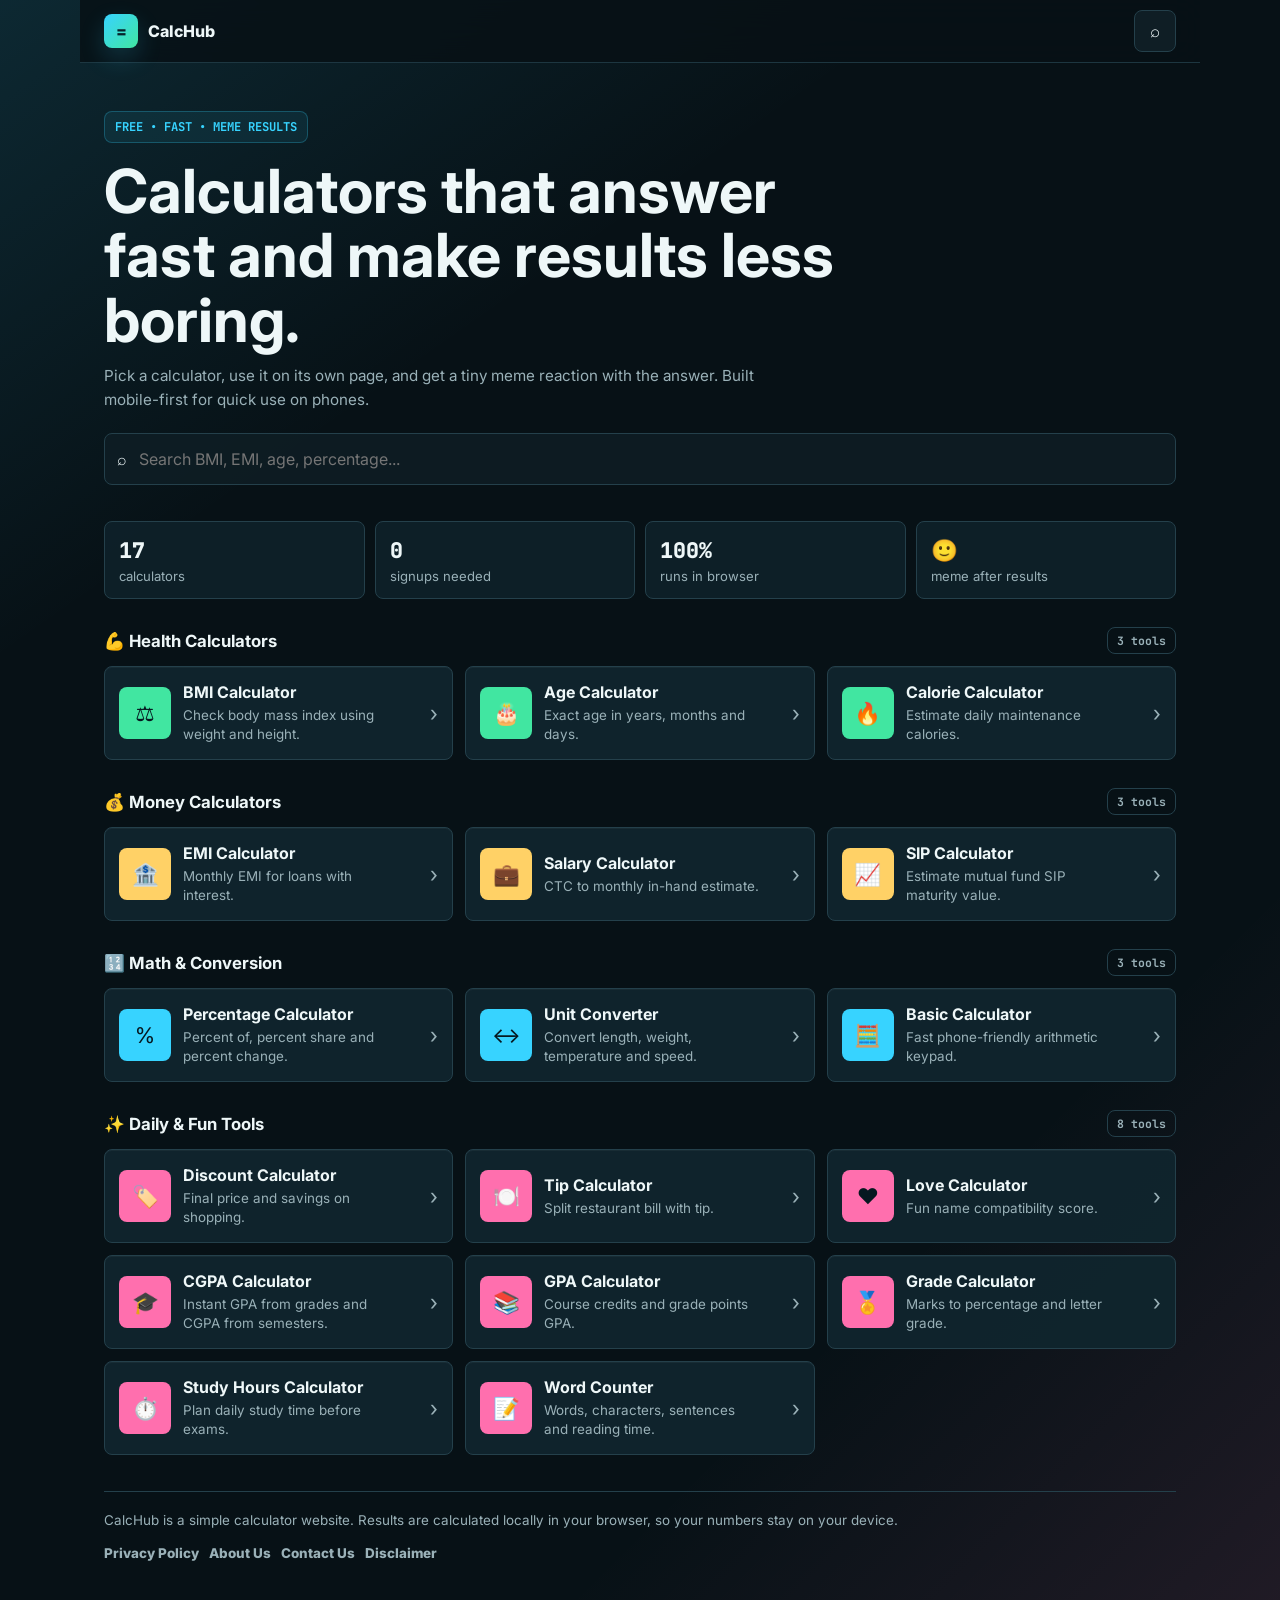
==== commit 7460027e: "Add AdSense trust pages" ====
--- a/index.html
+++ b/index.html
@@ -629,6 +629,21 @@
     line-height: 1.55;
   }
 
+  .footer-links {
+    display: flex;
+    flex-wrap: wrap;
+    gap: 10px;
+    margin-top: 12px;
+  }
+
+  .footer-links a {
+    color: var(--muted);
+    text-decoration: none;
+    font-weight: 800;
+  }
+
+  .footer-links a:hover { color: var(--text); }
+
   @media (min-width: 680px) {
     .app-shell { padding-inline: 24px; }
     .topbar { margin-inline: -24px; padding-inline: 24px; }
@@ -712,6 +727,12 @@
 
     <footer>
       CalcHub is a simple calculator website. Results are calculated locally in your browser, so your numbers stay on your device.
+      <div class="footer-links">
+        <a href="privacy-policy/">Privacy Policy</a>
+        <a href="about-us/">About Us</a>
+        <a href="contact-us/">Contact Us</a>
+        <a href="disclaimer/">Disclaimer</a>
+      </div>
     </footer>
   </div>
 
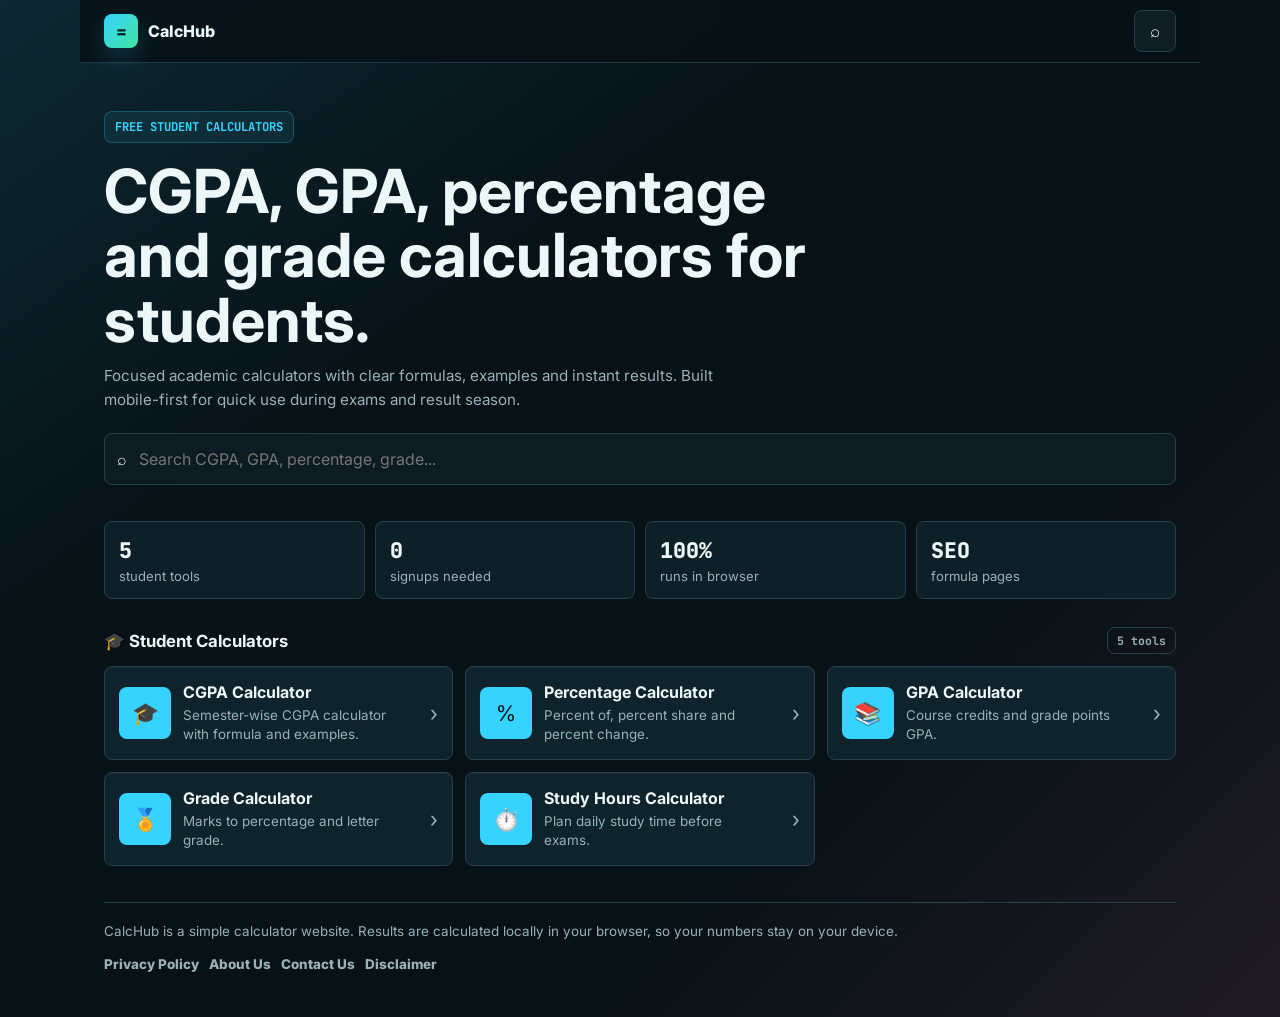
==== commit a82ef492: "Focus homepage on student calculators" ====
--- a/index.html
+++ b/index.html
@@ -3,8 +3,8 @@
 <head>
 <meta charset="UTF-8">
 <meta name="viewport" content="width=device-width, initial-scale=1.0">
-<meta name="description" content="CalcHub - mobile-friendly calculators with fun meme reactions for every result.">
-<title>CalcHub - Meme Calculator Website</title>
+<meta name="description" content="CalcHub offers free online student calculators for CGPA, GPA, percentage, grades and study hours.">
+<title>CGPA Calculator - Free Online CGPA Calculator for Students</title>
 <link rel="preconnect" href="https://fonts.googleapis.com">
 <link href="https://fonts.googleapis.com/css2?family=Inter:wght@400;500;600;700;800&family=JetBrains+Mono:wght@500;700&display=swap" rel="stylesheet">
 <style>
@@ -276,6 +276,7 @@
   .card-icon.finance { background: var(--yellow); }
   .card-icon.math { background: var(--cyan); }
   .card-icon.daily { background: var(--pink); }
+  .card-icon.student { background: var(--cyan); }
 
   .calc-card h3 {
     margin: 0 0 4px;
@@ -684,24 +685,24 @@
     <main>
       <section class="home-page active" id="homePage">
         <div class="home-hero">
-          <span class="eyebrow">Free • Fast • Meme Results</span>
-          <h1>Calculators that answer fast and make results less boring.</h1>
-          <p class="lead">Pick a calculator, use it on its own page, and get a tiny meme reaction with the answer. Built mobile-first for quick use on phones.</p>
+          <span class="eyebrow">Free Student Calculators</span>
+          <h1>CGPA, GPA, percentage and grade calculators for students.</h1>
+          <p class="lead">Focused academic calculators with clear formulas, examples and instant results. Built mobile-first for quick use during exams and result season.</p>
           <label class="search-wrap" for="searchInput">
             <span>⌕</span>
-            <input id="searchInput" type="search" placeholder="Search BMI, EMI, age, percentage..." oninput="filterCards(this.value)">
+            <input id="searchInput" type="search" placeholder="Search CGPA, GPA, percentage, grade..." oninput="filterCards(this.value)">
           </label>
         </div>
 
         <div class="quick-stats">
-          <div class="stat"><strong id="totalTools">12</strong><span>calculators</span></div>
+          <div class="stat"><strong id="totalTools">5</strong><span>student tools</span></div>
           <div class="stat"><strong>0</strong><span>signups needed</span></div>
           <div class="stat"><strong>100%</strong><span>runs in browser</span></div>
-          <div class="stat"><strong>🙂</strong><span>meme after results</span></div>
+          <div class="stat"><strong>SEO</strong><span>formula pages</span></div>
         </div>
 
         <div id="homeSections"></div>
-        <div class="empty-state" id="emptyState">No calculator found. Try searching for BMI, loan, age, tip, discount or words.</div>
+        <div class="empty-state" id="emptyState">No calculator found. Try searching for CGPA, GPA, percentage, grade or study hours.</div>
       </section>
 
       <section class="calculator-page" id="calculatorPage" aria-live="polite">
@@ -738,289 +739,39 @@
 
 <script>
 const categories = {
-  health: { title: 'Health Calculators', emoji: '💪' },
-  finance: { title: 'Money Calculators', emoji: '💰' },
-  math: { title: 'Math & Conversion', emoji: '🔢' },
-  daily: { title: 'Daily & Fun Tools', emoji: '✨' }
+  student: { title: 'Student Calculators', emoji: '🎓' }
 };
 
 const calculators = [
   {
-    id: 'bmi', category: 'health', icon: '⚖️', title: 'BMI Calculator',
-    desc: 'Check body mass index using weight and height.',
-    tags: 'bmi body mass index weight height health',
-    fields: [
-      { id: 'weight', label: 'Weight (kg)', type: 'number', placeholder: '70', min: 1 },
-      { id: 'height', label: 'Height (cm)', type: 'number', placeholder: '170', min: 1 }
-    ],
-    action: 'Calculate BMI',
-    calculate: values => {
-      const w = number(values.weight), h = number(values.height) / 100;
-      requireValues(w, h);
-      const bmi = w / (h * h);
-      const status = bmi < 18.5 ? 'Underweight' : bmi < 25 ? 'Normal weight' : bmi < 30 ? 'Overweight' : 'Obese';
-      return result(`${bmi.toFixed(1)} kg/m²`, status, [
-        ['Status', status],
-        ['Ideal range', '18.5 - 24.9']
-      ], status === 'Normal weight' ? 'healthy' : 'steady');
-    }
+    id: 'cgpa', category: 'student', icon: '🎓', title: 'CGPA Calculator',
+    desc: 'Semester-wise CGPA calculator with formula and examples.',
+    tags: 'cgpa calculator semester gpa credits student',
+    page: 'cgpa-calculator/'
   },
   {
-    id: 'age', category: 'health', icon: '🎂', title: 'Age Calculator',
-    desc: 'Exact age in years, months and days.',
-    tags: 'age birthday dob years months days',
-    fields: [
-      { id: 'dob', label: 'Date of birth', type: 'date' },
-      { id: 'ref', label: 'Calculate age on', type: 'date', defaultToday: true }
-    ],
-    action: 'Calculate Age',
-    calculate: values => {
-      const dob = new Date(values.dob);
-      const ref = values.ref ? new Date(values.ref) : new Date();
-      if (isNaN(dob) || dob > ref) throw new Error('Enter a valid birth date.');
-      let y = ref.getFullYear() - dob.getFullYear();
-      let m = ref.getMonth() - dob.getMonth();
-      let d = ref.getDate() - dob.getDate();
-      if (d < 0) { m--; d += new Date(ref.getFullYear(), ref.getMonth(), 0).getDate(); }
-      if (m < 0) { y--; m += 12; }
-      const totalDays = Math.floor((ref - dob) / 86400000);
-      const next = new Date(ref.getFullYear(), dob.getMonth(), dob.getDate());
-      if (next <= ref) next.setFullYear(ref.getFullYear() + 1);
-      const daysToNext = Math.ceil((next - ref) / 86400000);
-      return result(`${y} years, ${m} months, ${d} days`, 'Age is just your level number.', [
-        ['Total months', y * 12 + m],
-        ['Total days', totalDays.toLocaleString()],
-        ['Next birthday', `in ${daysToNext} days`],
-        ['Born on', dob.toLocaleDateString('en-US', { weekday: 'long' })]
-      ], y >= 18 ? 'grown' : 'young');
-    }
+    id: 'percentage', category: 'student', icon: '%', title: 'Percentage Calculator',
+    desc: 'Percent of, percent share and percent change.',
+    tags: 'percentage percent increase decrease math',
+    page: 'percentage-calculator/'
   },
   {
-    id: 'calorie', category: 'health', icon: '🔥', title: 'Calorie Calculator',
-    desc: 'Estimate daily maintenance calories.',
-    tags: 'calorie bmr tdee weight loss gain',
-    fields: [
-      { id: 'age', label: 'Age', type: 'number', placeholder: '25', min: 1 },
-      { id: 'gender', label: 'Gender', type: 'select', options: [['m', 'Male'], ['f', 'Female']] },
-      { id: 'weight', label: 'Weight (kg)', type: 'number', placeholder: '70', min: 1 },
-      { id: 'height', label: 'Height (cm)', type: 'number', placeholder: '170', min: 1 },
-      { id: 'activity', label: 'Activity level', type: 'select', options: [['1.2', 'Sedentary'], ['1.375', 'Light'], ['1.55', 'Moderate'], ['1.725', 'Active'], ['1.9', 'Very active']], value: '1.55' }
-    ],
-    action: 'Calculate Calories',
-    calculate: values => {
-      const age = number(values.age), w = number(values.weight), h = number(values.height), act = number(values.activity);
-      requireValues(age, w, h, act);
-      const bmr = values.gender === 'm' ? 88.36 + 13.4 * w + 4.8 * h - 5.7 * age : 447.6 + 9.2 * w + 3.1 * h - 4.3 * age;
-      const tdee = Math.round(bmr * act);
-      return result(`${tdee.toLocaleString()} kcal/day`, 'Estimated maintenance calories.', [
-        ['Weight loss target', `${(tdee - 500).toLocaleString()} kcal/day`],
-        ['Weight gain target', `${(tdee + 500).toLocaleString()} kcal/day`]
-      ], 'food');
-    }
-  },
-  {
-    id: 'emi', category: 'finance', icon: '🏦', title: 'EMI Calculator',
-    desc: 'Monthly EMI for loans with interest.',
-    tags: 'emi loan interest home car personal finance',
-    fields: [
-      { id: 'principal', label: 'Loan amount (₹)', type: 'number', placeholder: '500000', min: 1 },
-      { id: 'rate', label: 'Interest rate (%/year)', type: 'number', placeholder: '8.5', min: 0, step: .1 },
-      { id: 'months', label: 'Tenure (months)', type: 'number', placeholder: '60', min: 1 }
-    ],
-    action: 'Calculate EMI',
-    calculate: values => {
-      const p = number(values.principal), r = number(values.rate) / 12 / 100, n = number(values.months);
-      requireValues(p, n);
-      const emi = r === 0 ? p / n : p * r * Math.pow(1 + r, n) / (Math.pow(1 + r, n) - 1);
-      const total = emi * n;
-      return result(`${money(emi)}/mo`, 'Your estimated monthly payment.', [
-        ['Total payment', money(total)],
-        ['Total interest', money(total - p)]
-      ], emi > 50000 ? 'money-big' : 'money');
-    }
-  },
-  {
-    id: 'salary', category: 'finance', icon: '💼', title: 'Salary Calculator',
-    desc: 'CTC to monthly in-hand estimate.',
-    tags: 'salary ctc income tax take home pf',
-    fields: [
-      { id: 'ctc', label: 'Annual CTC (₹)', type: 'number', placeholder: '1200000', min: 1 },
-      { id: 'pf', label: 'PF (% of basic)', type: 'number', value: '12', min: 0, max: 100 },
-      { id: 'regime', label: 'Tax regime', type: 'select', options: [['new', 'New regime'], ['old', 'Old regime']] }
-    ],
-    action: 'Estimate Salary',
-    calculate: values => {
-      const ctc = number(values.ctc), pfPct = number(values.pf) / 100;
-      requireValues(ctc);
-      const basic = ctc * .4;
-      const pf = basic * pfPct * 12;
-      const deduction = values.regime === 'new' ? 75000 : 150000;
-      const taxable = Math.max(0, ctc - pf - deduction);
-      const tax = incomeTax(taxable, values.regime);
-      const annual = ctc - pf - tax;
-      return result(money(annual / 12), 'Estimated monthly in-hand.', [
-        ['Annual in-hand', money(annual)],
-        ['Estimated tax', money(tax)],
-        ['PF deduction', money(pf)],
-        ['Basic salary', money(basic)]
-      ], annual / 12 > 100000 ? 'salary-big' : 'salary');
-    }
-  },
-  {
-    id: 'sip', category: 'finance', icon: '📈', title: 'SIP Calculator',
-    desc: 'Estimate mutual fund SIP maturity value.',
-    tags: 'sip mutual fund investment return wealth',
-    fields: [
-      { id: 'monthly', label: 'Monthly SIP (₹)', type: 'number', placeholder: '5000', min: 1 },
-      { id: 'rate', label: 'Expected return (%/year)', type: 'number', placeholder: '12', min: 0, step: .5 },
-      { id: 'years', label: 'Time period (years)', type: 'number', placeholder: '10', min: 1 }
-    ],
-    action: 'Calculate Returns',
-    calculate: values => {
-      const m = number(values.monthly), r = number(values.rate) / 12 / 100, n = number(values.years) * 12;
-      requireValues(m, n);
-      const corpus = r === 0 ? m * n : m * ((Math.pow(1 + r, n) - 1) / r) * (1 + r);
-      const invested = m * n;
-      return result(money(corpus), 'Estimated corpus at maturity.', [
-        ['Invested amount', money(invested)],
-        ['Estimated gains', money(corpus - invested)]
-      ], corpus - invested > invested ? 'profit' : 'money');
-    }
-  },
-  {
-    id: 'percentage', category: 'math', icon: '%', title: 'Percentage Calculator',
-    desc: 'Percent of, percent share and percent change.',
-    tags: 'percentage percent increase decrease math',
-    page: 'percentage-calculator/',
-    fields: [
-      { id: 'mode', label: 'Mode', type: 'select', options: [['of', 'X% of Y'], ['is', 'X is what % of Y'], ['change', '% change from X to Y']] },
-      { id: 'x', label: 'X', type: 'number', placeholder: '15' },
-      { id: 'y', label: 'Y', type: 'number', placeholder: '200' }
-    ],
-    action: 'Calculate Percentage',
-    calculate: values => {
-      const x = number(values.x), y = number(values.y);
-      requireValues(x, y);
-      if (values.mode === 'of') return result((x / 100 * y).toFixed(2), `${x}% of ${y}`, [], 'math');
-      if (values.mode === 'is') return result(`${(x / y * 100).toFixed(2)}%`, `${x} is this percent of ${y}`, [], 'math');
-      return result(`${((y - x) / x * 100).toFixed(2)}%`, `Change from ${x} to ${y}`, [], y >= x ? 'profit' : 'oops');
-    }
-  },
-  {
-    id: 'unit', category: 'math', icon: '↔', title: 'Unit Converter',
-    desc: 'Convert length, weight, temperature and speed.',
-    tags: 'unit converter length weight temperature speed',
-    custom: 'unit'
-  },
-  {
-    id: 'basic', category: 'math', icon: '🧮', title: 'Basic Calculator',
-    desc: 'Fast phone-friendly arithmetic keypad.',
-    tags: 'calculator basic arithmetic plus minus multiply divide',
-    custom: 'basic'
-  },
-  {
-    id: 'discount', category: 'daily', icon: '🏷️', title: 'Discount Calculator',
-    desc: 'Final price and savings on shopping.',
-    tags: 'discount sale price shopping savings',
-    fields: [
-      { id: 'price', label: 'Original price (₹)', type: 'number', placeholder: '1999', min: 0 },
-      { id: 'discount', label: 'Discount (%)', type: 'number', placeholder: '20', min: 0, max: 100 }
-    ],
-    action: 'Calculate Discount',
-    calculate: values => {
-      const p = number(values.price), d = number(values.discount);
-      requireValues(p);
-      const save = p * d / 100;
-      return result(money(p - save), 'Final price after discount.', [
-        ['You save', money(save)],
-        ['Discount', `${d}%`]
-      ], d >= 50 ? 'deal' : 'shopping');
-    }
-  },
-  {
-    id: 'tip', category: 'daily', icon: '🍽️', title: 'Tip Calculator',
-    desc: 'Split restaurant bill with tip.',
-    tags: 'tip bill split restaurant food',
-    fields: [
-      { id: 'bill', label: 'Bill amount (₹)', type: 'number', placeholder: '1200', min: 0 },
-      { id: 'tip', label: 'Tip (%)', type: 'number', placeholder: '15', min: 0 },
-      { id: 'split', label: 'Split between', type: 'number', placeholder: '2', min: 1 }
-    ],
-    action: 'Calculate Tip',
-    calculate: values => {
-      const bill = number(values.bill), tipPct = number(values.tip), split = number(values.split) || 1;
-      requireValues(bill);
-      const tip = bill * tipPct / 100, total = bill + tip;
-      return result(money(total / split), 'Each person pays this much.', [
-        ['Tip amount', money(tip)],
-        ['Total bill', money(total)]
-      ], split > 4 ? 'group' : 'food');
-    }
-  },
-  {
-    id: 'love', category: 'daily', icon: '❤️', title: 'Love Calculator',
-    desc: 'Fun name compatibility score.',
-    tags: 'love compatibility name couple fun',
-    fields: [
-      { id: 'a', label: 'Your name', type: 'text', placeholder: 'Your name' },
-      { id: 'b', label: "Partner's name", type: 'text', placeholder: 'Their name' }
-    ],
-    action: 'Check Compatibility',
-    calculate: values => {
-      const a = values.a.trim(), b = values.b.trim();
-      if (!a || !b) throw new Error('Enter both names.');
-      let hash = 0;
-      for (const ch of (a + b).toLowerCase()) hash = (hash * 31 + ch.charCodeAt(0)) % 100;
-      const score = Math.max(32, hash);
-      const msg = score >= 90 ? 'Soulmate energy detected.' : score >= 70 ? 'Strong chemistry.' : score >= 50 ? 'Cute potential.' : 'Opposites can still be interesting.';
-      return result(`${score}% match`, msg, [['Compatibility', `${score}/100`]], score >= 80 ? 'love-high' : 'love', score);
-    }
-  },
-  {
-    id: 'cgpa', category: 'daily', icon: '🎓', title: 'CGPA Calculator',
-    desc: 'Instant GPA from grades and CGPA from semesters.',
-    tags: 'cgpa gpa vit credits grades semester course s a b c d e f',
-    page: 'cgpa-calculator/',
-    custom: 'cgpa'
-  },
-  {
-    id: 'gpa-page', category: 'daily', icon: '📚', title: 'GPA Calculator',
+    id: 'gpa-page', category: 'student', icon: '📚', title: 'GPA Calculator',
     desc: 'Course credits and grade points GPA.',
     tags: 'gpa grade points credits course semester',
     page: 'gpa-calculator/'
   },
   {
-    id: 'grade-page', category: 'daily', icon: '🏅', title: 'Grade Calculator',
+    id: 'grade-page', category: 'student', icon: '🏅', title: 'Grade Calculator',
     desc: 'Marks to percentage and letter grade.',
     tags: 'grade calculator marks percentage pass fail',
     page: 'grade-calculator/'
   },
   {
-    id: 'study-hours-page', category: 'daily', icon: '⏱️', title: 'Study Hours Calculator',
+    id: 'study-hours-page', category: 'student', icon: '⏱️', title: 'Study Hours Calculator',
     desc: 'Plan daily study time before exams.',
     tags: 'study hours calculator exam planner subjects revision',
     page: 'study-hours-calculator/'
-  },
-  {
-    id: 'words', category: 'daily', icon: '📝', title: 'Word Counter',
-    desc: 'Words, characters, sentences and reading time.',
-    tags: 'word count character text reading time',
-    fields: [
-      { id: 'text', label: 'Paste your text', type: 'textarea', placeholder: 'Type or paste text here...' }
-    ],
-    action: 'Count Words',
-    calculate: values => {
-      const txt = values.text || '';
-      const words = txt.trim() ? txt.trim().split(/\s+/).length : 0;
-      const chars = txt.length;
-      const sentences = txt.split(/[.!?]+/).filter(s => s.trim()).length;
-      const readTime = words < 200 ? '<1 min' : `${Math.ceil(words / 200)} min`;
-      return result(`${words.toLocaleString()} words`, 'Text stats are ready.', [
-        ['Characters', chars.toLocaleString()],
-        ['Sentences', sentences],
-        ['Reading time', readTime]
-      ], words > 500 ? 'writer' : 'words');
-    }
   }
 ];
 
